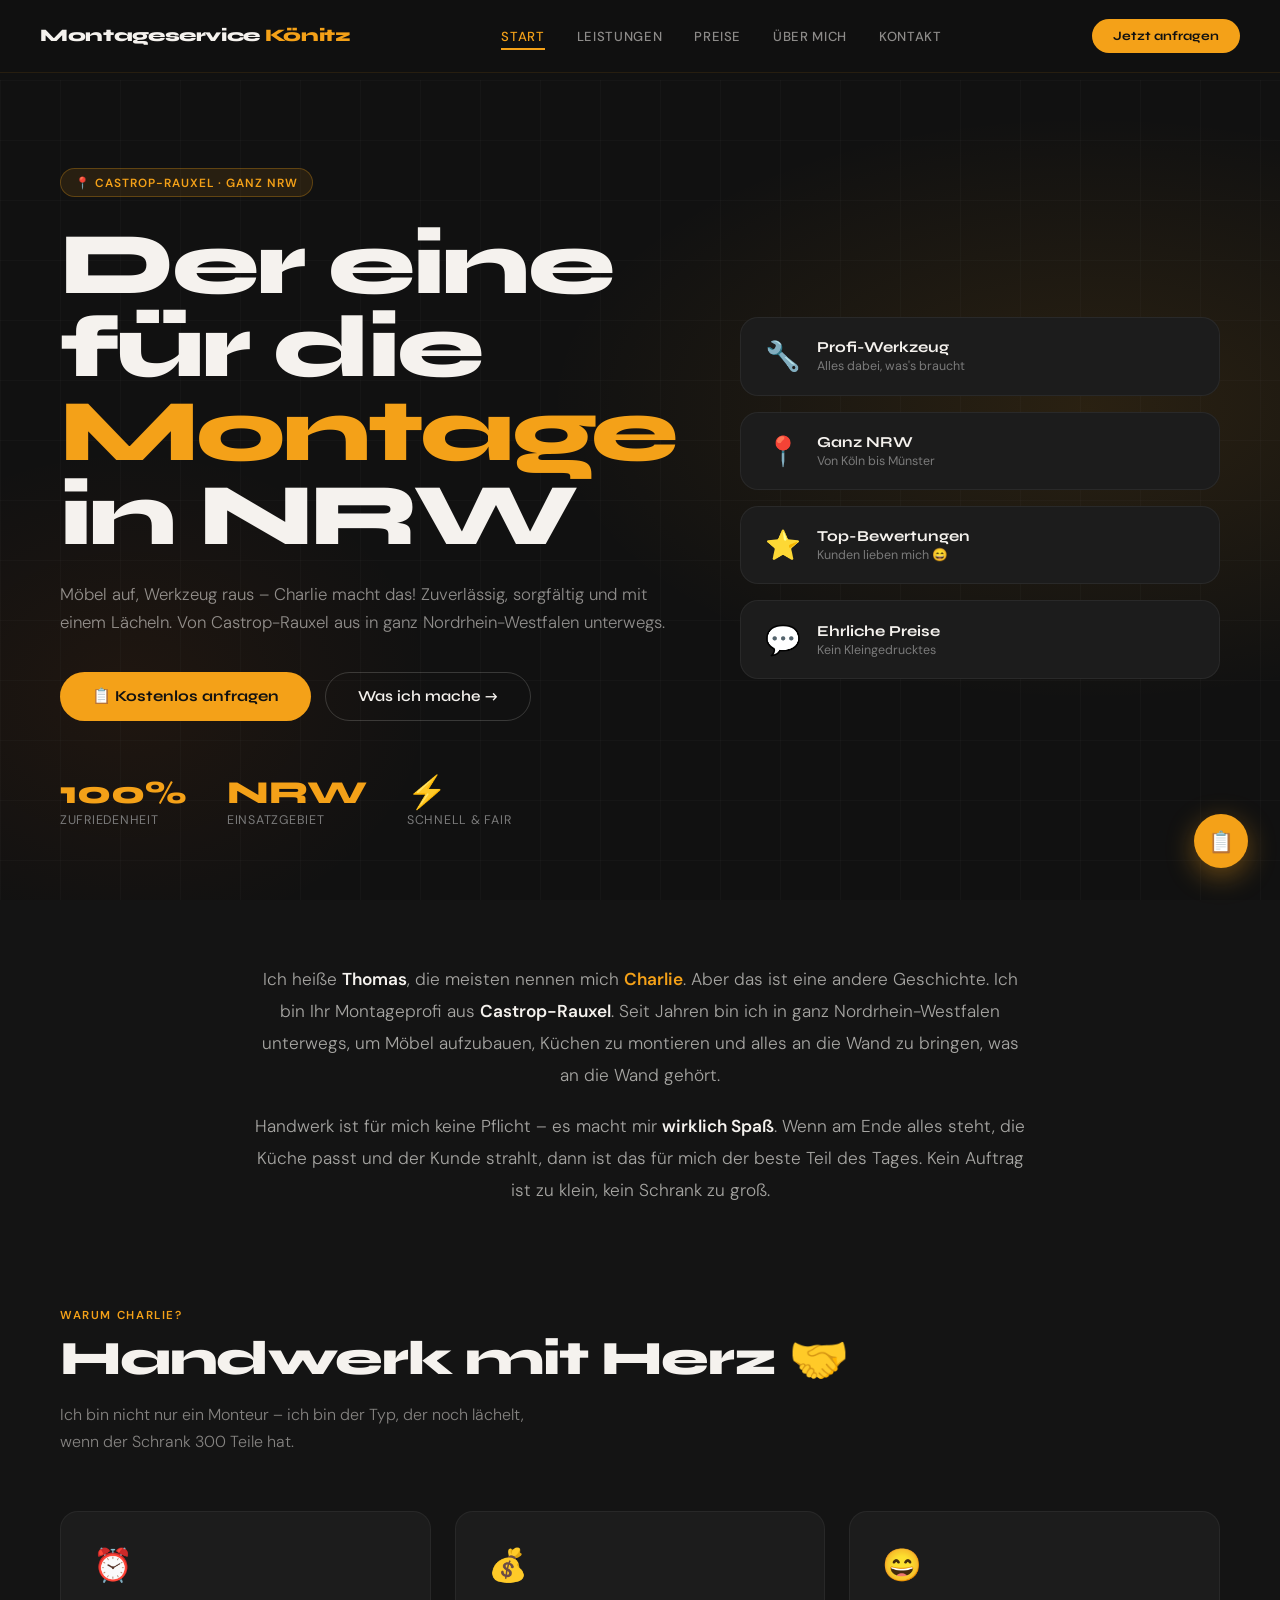
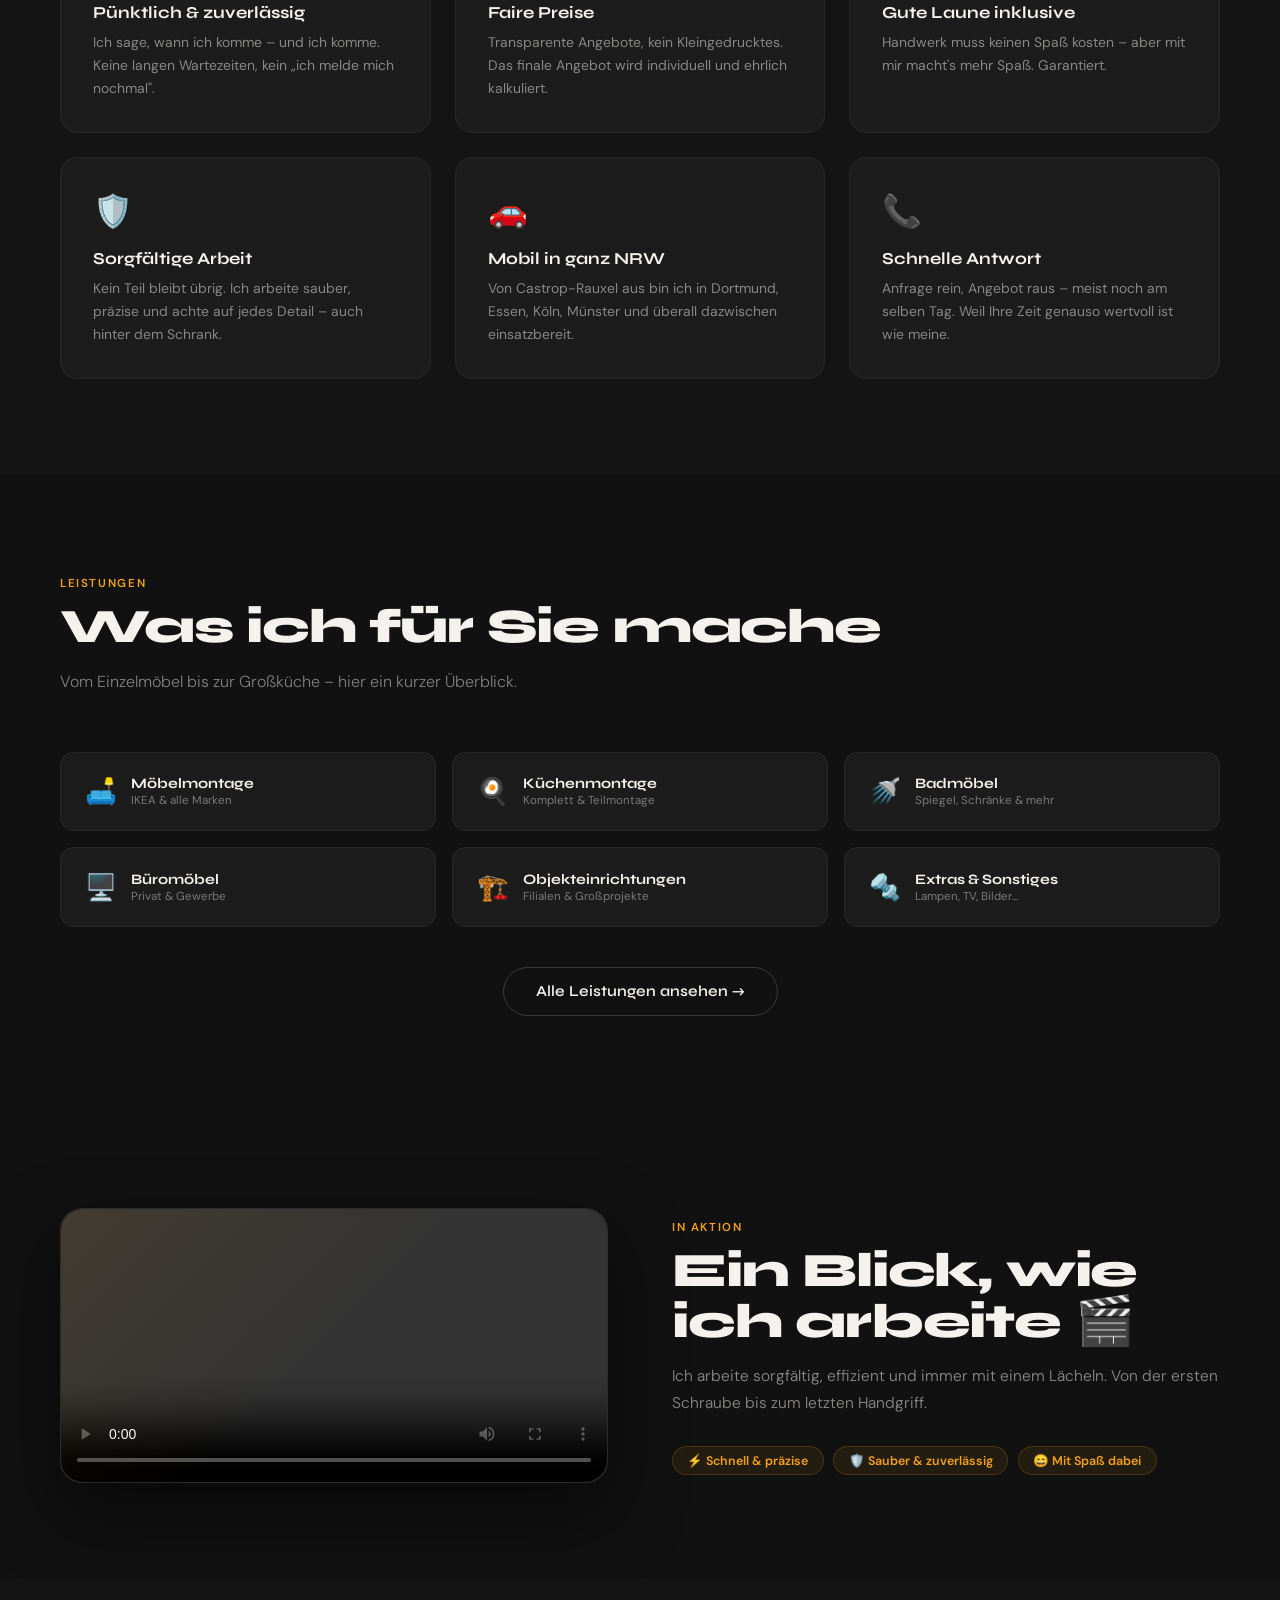
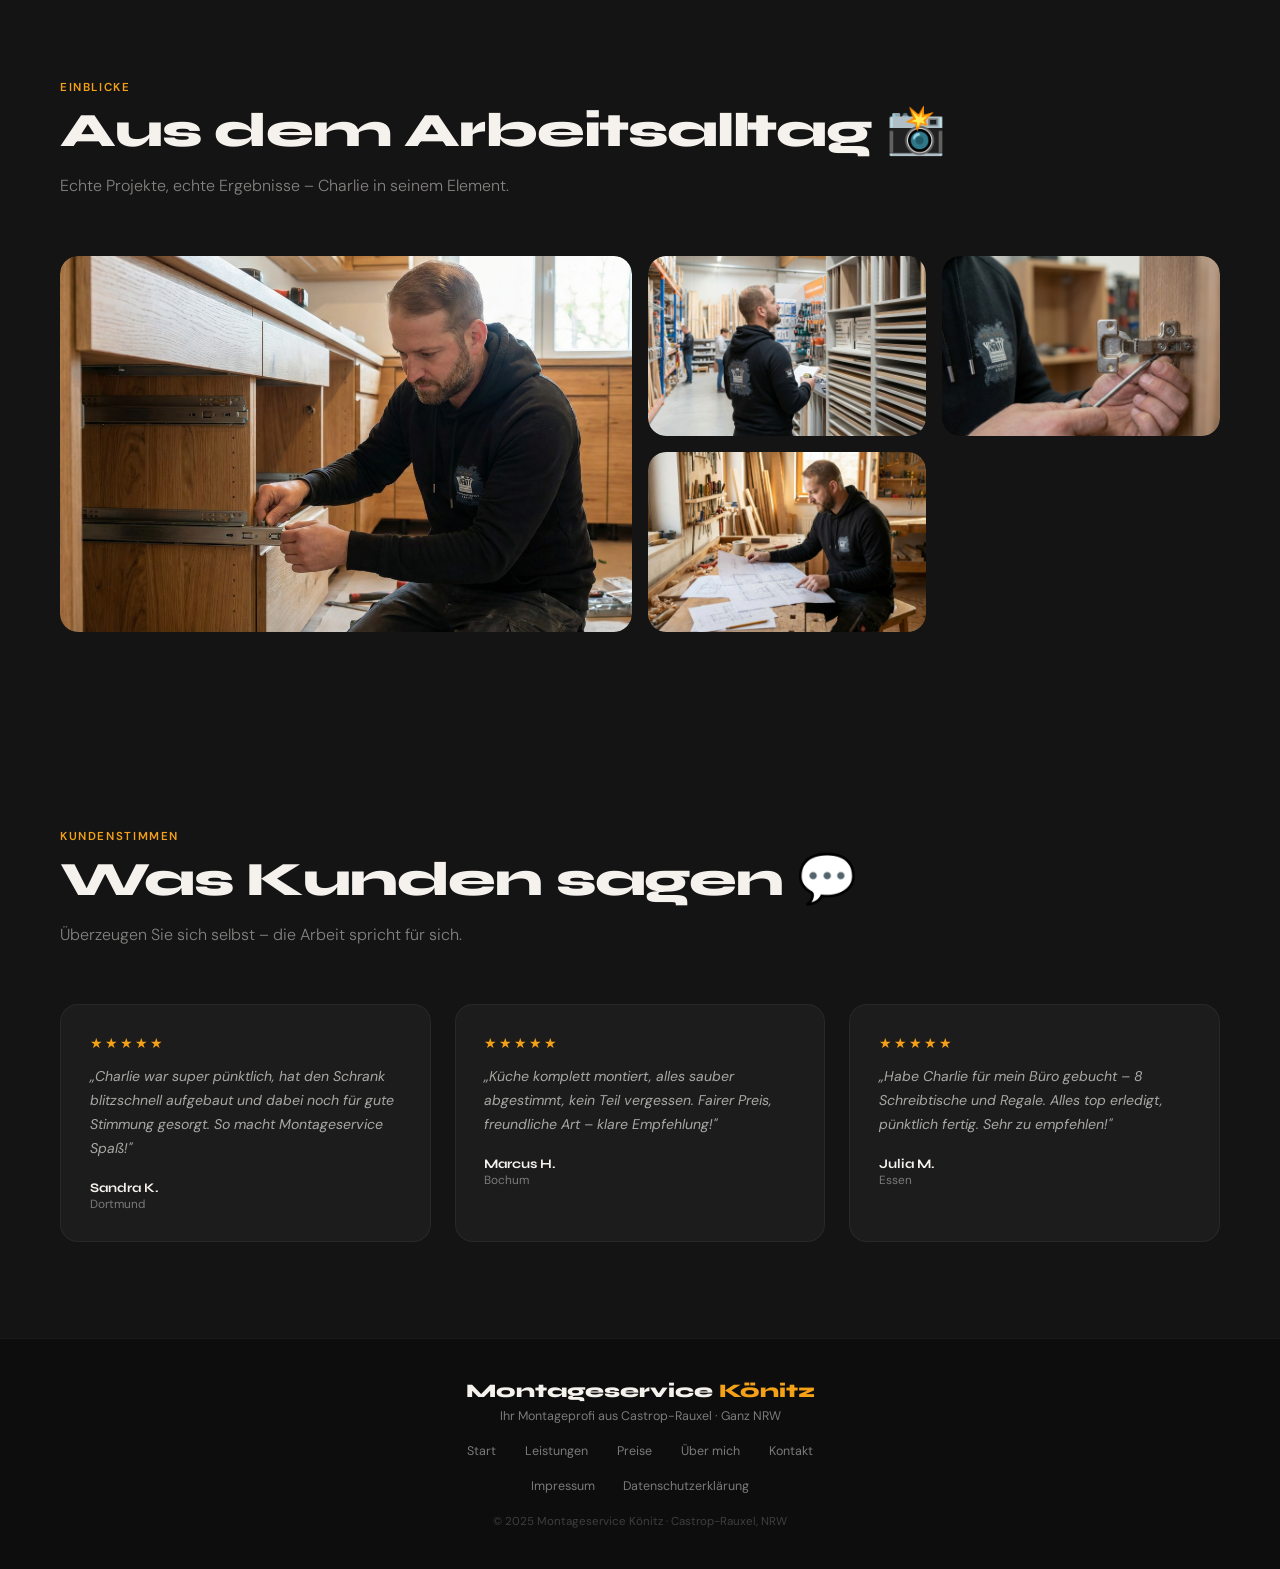
==== index.html @ 355cfa9d "clean start" ====
<!DOCTYPE html>
<html lang="de">
<head>
  <meta charset="UTF-8"/>
  <meta name="viewport" content="width=device-width,initial-scale=1.0"/>
  <title>Thomas Könitz – Montageservice NRW</title>
  <link rel="stylesheet" href="style.css"/>
  <style>
    /* ─── HERO ─── */
    .hero {
      min-height: calc(100vh - 80px);
      display: flex; align-items: center;
      padding: 5rem 2.5rem 4rem;
      position: relative; overflow: hidden;
    }
    .hero-bg {
      position: absolute; inset: 0;
      background:
        radial-gradient(ellipse 65% 55% at 85% 40%, rgba(244,161,24,0.11) 0%, transparent 65%),
        radial-gradient(ellipse 40% 50% at 10% 75%, rgba(224,92,0,0.07) 0%, transparent 60%);
    }
    .hero-grid {
      position: absolute; inset: 0;
      background-image:
        linear-gradient(rgba(255,255,255,0.02) 1px, transparent 1px),
        linear-gradient(90deg, rgba(255,255,255,0.02) 1px, transparent 1px);
      background-size: 60px 60px;
    }
    .hero-content { position: relative; z-index: 1; max-width: 1160px; margin: 0 auto; width: 100%; display: grid; grid-template-columns: 1fr 1fr; gap: 4rem; align-items: center; }
    .hero-left {}
    .hero-tag {
      display: inline-flex; align-items: center; gap: 0.5rem;
      background: rgba(244,161,24,0.1); border: 1px solid rgba(244,161,24,0.28);
      border-radius: 50px; padding: 0.35rem 0.9rem;
      font-size: 0.74rem; font-weight: 600; color: var(--accent);
      letter-spacing: 0.08em; text-transform: uppercase;
      margin-bottom: 1.6rem;
      animation: fadeUp 0.5s ease both;
    }
    h1 {
      font-family: 'Syne', sans-serif;
      font-size: clamp(3rem, 7vw, 5.5rem);
      font-weight: 800;
      line-height: 0.95;
      letter-spacing: -0.03em;
      margin-bottom: 1.4rem;
      animation: fadeUp 0.5s 0.1s ease both;
    }
    h1 .hl { color: var(--accent); }
    .hero-sub {
      font-size: 1.05rem;
      color: rgba(245,242,238,0.55);
      line-height: 1.7;
      margin-bottom: 2.2rem;
      font-weight: 300;
      animation: fadeUp 0.5s 0.2s ease both;
    }
    .hero-actions { display: flex; gap: 0.9rem; flex-wrap: wrap; animation: fadeUp 0.5s 0.3s ease both; }
    .hero-stats { display: flex; gap: 2.5rem; margin-top: 3.5rem; flex-wrap: wrap; animation: fadeUp 0.5s 0.4s ease both; }
    .stat-num { font-family: 'Syne', sans-serif; font-size: 2rem; font-weight: 800; color: var(--accent); line-height: 1; }
    .stat-label { font-size: 0.78rem; color: var(--gray); margin-top: 0.2rem; text-transform: uppercase; letter-spacing: 0.06em; }

    /* right side cards */
    .hero-right {
      display: flex; flex-direction: column; gap: 1rem;
      animation: fadeLeft 0.7s 0.4s ease both;
    }
    .hcard {
      background: var(--card);
      border: 1px solid rgba(255,255,255,0.06);
      border-radius: 18px;
      padding: 1.2rem 1.5rem;
      display: flex; align-items: center; gap: 1rem;
      transition: transform 0.25s, border-color 0.25s;
    }
    .hcard:hover { transform: translateX(-5px); border-color: rgba(244,161,24,0.25); }
    .hcard-icon { font-size: 1.8rem; flex-shrink: 0; }
    .hcard-big { font-family: 'Syne', sans-serif; font-weight: 700; font-size: 0.95rem; }
    .hcard-small { font-size: 0.78rem; color: var(--gray); margin-top: 2px; }

    /* ─── WHY ─── */
    #why { background: var(--card2); }
    .why-grid { display: grid; grid-template-columns: repeat(3,1fr); gap: 1.5rem; }
    .why-card {
      background: var(--card); border: 1px solid rgba(255,255,255,0.05);
      border-radius: 18px; padding: 2rem;
      transition: all 0.3s;
    }
    .why-card:hover { transform: translateY(-4px); border-color: rgba(244,161,24,0.22); }
    .why-icon { font-size: 2rem; margin-bottom: 1rem; display: block; }
    .why-title { font-family: 'Syne', sans-serif; font-size: 1.05rem; font-weight: 700; margin-bottom: 0.5rem; }
    .why-desc { font-size: 0.87rem; color: rgba(245,242,238,0.5); line-height: 1.65; }

    /* ─── MINI SERVICES ─── */
    #services-preview { background: var(--black); }
    .svc-row { display: grid; grid-template-columns: repeat(3,1fr); gap: 1rem; margin-bottom: 2.5rem; }
    .svc-mini {
      background: var(--card); border: 1px solid rgba(255,255,255,0.05);
      border-radius: 14px; padding: 1.4rem 1.5rem;
      display: flex; align-items: center; gap: 0.9rem;
      text-decoration: none; color: var(--white);
      transition: all 0.25s;
    }
    .svc-mini:hover { border-color: rgba(244,161,24,0.3); transform: translateY(-3px); }
    .svc-mini-icon { font-size: 1.6rem; }
    .svc-mini-name { font-family: 'Syne', sans-serif; font-weight: 700; font-size: 0.9rem; }
    .svc-mini-tag { font-size: 0.72rem; color: var(--gray); margin-top: 1px; }
    .svc-cta { text-align: center; }

    /* ─── TESTIMONIALS ─── */
    #reviews { background: var(--card2); }
    .reviews-grid { display: grid; grid-template-columns: repeat(3,1fr); gap: 1.5rem; }
    .review-card {
      background: var(--card); border: 1px solid rgba(255,255,255,0.05);
      border-radius: 18px; padding: 1.8rem;
    }
    .review-stars { color: var(--accent); font-size: 0.9rem; margin-bottom: 0.8rem; letter-spacing: 2px; }
    .review-text { font-size: 0.88rem; color: rgba(245,242,238,0.65); line-height: 1.7; margin-bottom: 1.2rem; font-style: italic; }
    .review-author { font-family: 'Syne', sans-serif; font-size: 0.82rem; font-weight: 700; }
    .review-loc { font-size: 0.74rem; color: var(--gray); }

    @media(max-width:900px){
      .hero-content { grid-template-columns: 1fr; }
      .hero-right { display: none; }
      .why-grid, .svc-row, .reviews-grid { grid-template-columns: 1fr 1fr; }
    }
    @media(max-width:580px){
      .why-grid, .svc-row, .reviews-grid { grid-template-columns: 1fr; }
    }

    /* ─── VIDEO ─── */
    #video-section { background: var(--black); }
    .video-layout { display: grid; grid-template-columns: 1fr 1fr; gap: 4rem; align-items: center; }
    .video-wrapper {
      position: relative; border-radius: 22px; overflow: hidden;
      border: 1px solid rgba(255,255,255,0.07);
      box-shadow: 0 30px 70px rgba(0,0,0,0.5);
      background: var(--card);
    }
    .video-wrapper video { width: 100%; display: block; border-radius: 22px; }
    .video-wrapper::before {
      content: ''; position: absolute; inset: 0; border-radius: 22px;
      background: linear-gradient(135deg, rgba(244,161,24,0.08) 0%, transparent 50%);
      pointer-events: none; z-index: 1;
    }
    .video-text p { font-size: 0.97rem; color: rgba(245,242,238,0.55); line-height: 1.75; font-weight: 300; margin-bottom: 1.8rem; }
    .video-chips { display: flex; flex-wrap: wrap; gap: 0.6rem; }
    .chip { background: rgba(244,161,24,0.08); border: 1px solid rgba(244,161,24,0.18); border-radius: 50px; padding: 0.35rem 0.9rem; font-size: 0.78rem; color: var(--accent); font-weight: 600; }

    /* ─── FOTOS ─── */
    #fotos-section { background: var(--card2); }
    .fotos-grid { display: grid; grid-template-columns: 1fr 1fr 1fr 1fr; gap: 1rem; }
    .foto-item { border-radius: 18px; overflow: hidden; position: relative; cursor: pointer; }
    .foto-item.big { grid-column: span 2; grid-row: span 2; }
    .foto-item img { width: 100%; height: 100%; object-fit: cover; display: block; transition: transform 0.4s; border-radius: 18px; min-height: 180px; }
    .foto-item:hover img { transform: scale(1.05); }
    .foto-overlay { position: absolute; inset: 0; border-radius: 18px; background: linear-gradient(to top, rgba(17,17,17,0.55) 0%, transparent 50%); opacity: 0; transition: opacity 0.3s; }
    .foto-item:hover .foto-overlay { opacity: 1; }

    /* home lightbox */
    .hlightbox { position: fixed; inset: 0; z-index: 999; background: rgba(0,0,0,0.93); display: none; align-items: center; justify-content: center; padding: 2rem; backdrop-filter: blur(10px); }
    .hlightbox.open { display: flex; }
    .hlightbox img { max-width: 90vw; max-height: 88vh; border-radius: 18px; object-fit: contain; box-shadow: 0 30px 80px rgba(0,0,0,0.8); animation: lbIn 0.25s ease; }
    @keyframes lbIn { from{opacity:0;transform:scale(0.93)} to{opacity:1;transform:scale(1)} }
    .hlb-close { position: absolute; top: 1.5rem; right: 1.5rem; width: 44px; height: 44px; border-radius: 50%; background: rgba(255,255,255,0.1); border: none; color: var(--white); font-size: 1.3rem; cursor: pointer; display: flex; align-items: center; justify-content: center; transition: background 0.2s; }
    .hlb-close:hover { background: rgba(244,161,24,0.4); }
    .hlb-nav { position: absolute; top: 50%; transform: translateY(-50%); width: 48px; height: 48px; border-radius: 50%; background: rgba(255,255,255,0.08); border: 1px solid rgba(255,255,255,0.12); color: var(--white); font-size: 1.3rem; cursor: pointer; display: flex; align-items: center; justify-content: center; transition: all 0.2s; }
    .hlb-nav:hover { background: var(--accent); color: var(--black); border-color: var(--accent); }
    .hlb-prev { left: 1.5rem; }
    .hlb-next { right: 1.5rem; }
    .hlb-counter { position: absolute; bottom: 1.5rem; left: 50%; transform: translateX(-50%); font-family: 'Syne', sans-serif; font-size: 0.8rem; color: rgba(245,242,238,0.45); background: rgba(0,0,0,0.4); padding: 0.3rem 1rem; border-radius: 50px; }

    @media(max-width:900px){
      .video-layout { grid-template-columns: 1fr; gap: 2.5rem; }
      .fotos-grid { grid-template-columns: 1fr 1fr; }
      .foto-item.big { grid-column: span 2; grid-row: span 1; }
    }
  </style>
</head>
<body>

<nav id="navbar">
  <a href="index.html" class="nav-logo">Montageservice <span>Könitz</span></a>
  <ul class="nav-links" id="navLinks">
    <li><a href="index.html">Start</a></li>
    <li><a href="leistungen.html">Leistungen</a></li>
    <li><a href="preise.html">Preise</a></li>
    <li><a href="ueber.html">Über mich</a></li>
    <li><a href="kontakt.html">Kontakt</a></li>
  </ul>
  <a href="kontakt.html" class="nav-cta">Jetzt anfragen</a>
  <div class="hamburger" onclick="toggleMenu()"><span></span><span></span><span></span></div>
</nav>

<div class="page">

  <!-- HERO -->
  <div class="hero">
    <div class="hero-bg"></div>
    <div class="hero-grid"></div>
    <div class="hero-content">
      <div class="hero-left">
        <div class="hero-tag">📍 Castrop-Rauxel · Ganz NRW</div>
        <h1>Der eine<br>für die <span class="hl">Montage</span><br>in NRW</h1>
        <p class="hero-sub">Möbel auf, Werkzeug raus – Charlie macht das! Zuverlässig, sorgfältig und mit einem Lächeln. Von Castrop-Rauxel aus in ganz Nordrhein-Westfalen unterwegs.</p>
        <div class="hero-actions">
          <a href="kontakt.html" class="btn-primary">📋 Kostenlos anfragen</a>
          <a href="leistungen.html" class="btn-secondary">Was ich mache →</a>
        </div>
        <div class="hero-stats">
          <div><div class="stat-num">100%</div><div class="stat-label">Zufriedenheit</div></div>
          <div><div class="stat-num">NRW</div><div class="stat-label">Einsatzgebiet</div></div>
          <div><div class="stat-num">⚡</div><div class="stat-label">Schnell & fair</div></div>
        </div>
      </div>
      <div class="hero-right">
        <div class="hcard"><div class="hcard-icon">🔧</div><div><div class="hcard-big">Profi-Werkzeug</div><div class="hcard-small">Alles dabei, was's braucht</div></div></div>
        <div class="hcard"><div class="hcard-icon">📍</div><div><div class="hcard-big">Ganz NRW</div><div class="hcard-small">Von Köln bis Münster</div></div></div>
        <div class="hcard"><div class="hcard-icon">⭐</div><div><div class="hcard-big">Top-Bewertungen</div><div class="hcard-small">Kunden lieben mich 😄</div></div></div>
        <div class="hcard"><div class="hcard-icon">💬</div><div><div class="hcard-big">Ehrliche Preise</div><div class="hcard-small">Kein Kleingedrucktes</div></div></div>
      </div>
    </div>
  </div>

  <!-- INTRO TEXT -->
  <section style="background: var(--card2); padding: 4rem 2.5rem 0;">
    <div class="section-inner">
      <div class="reveal" style="max-width: 780px; margin: 0 auto; text-align: center;">
        <p style="font-size:1.08rem; color:rgba(245,242,238,0.65); line-height:1.85; font-weight:300;">
          Ich heiße <strong style="color:var(--white); font-weight:600;">Thomas</strong>, die meisten nennen mich <strong style="color:var(--accent); font-weight:600;">Charlie</strong>. Aber das ist eine andere Geschichte. Ich bin Ihr Montageprofi aus <strong style="color:var(--white); font-weight:600;">Castrop-Rauxel</strong>. Seit Jahren bin ich in ganz Nordrhein-Westfalen unterwegs, um Möbel aufzubauen, Küchen zu montieren und alles an die Wand zu bringen, was an die Wand gehört.
        </p>
        <p style="font-size:1.08rem; color:rgba(245,242,238,0.65); line-height:1.85; font-weight:300; margin-top:1.2rem;">
          Handwerk ist für mich keine Pflicht – es macht mir <strong style="color:var(--white); font-weight:600;">wirklich Spaß</strong>. Wenn am Ende alles steht, die Küche passt und der Kunde strahlt, dann ist das für mich der beste Teil des Tages. Kein Auftrag ist zu klein, kein Schrank zu groß.
        </p>
      </div>
    </div>
  </section>

  <!-- WHY -->
  <section id="why">
    <div class="section-inner">
      <div class="reveal">
        <span class="section-tag">Warum Charlie?</span>
        <h2>Handwerk mit Herz 🤝</h2>
        <p class="section-sub">Ich bin nicht nur ein Monteur – ich bin der Typ, der noch lächelt, wenn der Schrank 300 Teile hat.</p>
      </div>
      <div class="why-grid reveal">
        <div class="why-card"><span class="why-icon">⏰</span><div class="why-title">Pünktlich & zuverlässig</div><p class="why-desc">Ich sage, wann ich komme – und ich komme. Keine langen Wartezeiten, kein „ich melde mich nochmal".</p></div>
        <div class="why-card"><span class="why-icon">💰</span><div class="why-title">Faire Preise</div><p class="why-desc">Transparente Angebote, kein Kleingedrucktes. Das finale Angebot wird individuell und ehrlich kalkuliert.</p></div>
        <div class="why-card"><span class="why-icon">😄</span><div class="why-title">Gute Laune inklusive</div><p class="why-desc">Handwerk muss keinen Spaß kosten – aber mit mir macht's mehr Spaß. Garantiert.</p></div>
        <div class="why-card"><span class="why-icon">🛡️</span><div class="why-title">Sorgfältige Arbeit</div><p class="why-desc">Kein Teil bleibt übrig. Ich arbeite sauber, präzise und achte auf jedes Detail – auch hinter dem Schrank.</p></div>
        <div class="why-card"><span class="why-icon">🚗</span><div class="why-title">Mobil in ganz NRW</div><p class="why-desc">Von Castrop-Rauxel aus bin ich in Dortmund, Essen, Köln, Münster und überall dazwischen einsatzbereit.</p></div>
        <div class="why-card"><span class="why-icon">📞</span><div class="why-title">Schnelle Antwort</div><p class="why-desc">Anfrage rein, Angebot raus – meist noch am selben Tag. Weil Ihre Zeit genauso wertvoll ist wie meine.</p></div>
      </div>
    </div>
  </section>

  <!-- SERVICES PREVIEW -->
  <section id="services-preview">
    <div class="section-inner">
      <div class="reveal">
        <span class="section-tag">Leistungen</span>
        <h2>Was ich für Sie mache</h2>
        <p class="section-sub">Vom Einzelmöbel bis zur Großküche – hier ein kurzer Überblick.</p>
      </div>
      <div class="svc-row reveal">
        <a href="leistungen.html" class="svc-mini"><div class="svc-mini-icon">🛋️</div><div><div class="svc-mini-name">Möbelmontage</div><div class="svc-mini-tag">IKEA & alle Marken</div></div></a>
        <a href="leistungen.html" class="svc-mini"><div class="svc-mini-icon">🍳</div><div><div class="svc-mini-name">Küchenmontage</div><div class="svc-mini-tag">Komplett & Teilmontage</div></div></a>
        <a href="leistungen.html" class="svc-mini"><div class="svc-mini-icon">🚿</div><div><div class="svc-mini-name">Badmöbel</div><div class="svc-mini-tag">Spiegel, Schränke & mehr</div></div></a>
        <a href="leistungen.html" class="svc-mini"><div class="svc-mini-icon">🖥️</div><div><div class="svc-mini-name">Büromöbel</div><div class="svc-mini-tag">Privat & Gewerbe</div></div></a>
        <a href="leistungen.html" class="svc-mini"><div class="svc-mini-icon">🏗️</div><div><div class="svc-mini-name">Objekteinrichtungen</div><div class="svc-mini-tag">Filialen & Großprojekte</div></div></a>
        <a href="leistungen.html" class="svc-mini"><div class="svc-mini-icon">🔩</div><div><div class="svc-mini-name">Extras & Sonstiges</div><div class="svc-mini-tag">Lampen, TV, Bilder...</div></div></a>
      </div>
      <div class="svc-cta reveal">
        <a href="leistungen.html" class="btn-secondary">Alle Leistungen ansehen →</a>
      </div>
    </div>
  </section>

  <!-- VIDEO -->
  <section id="video-section">
    <div class="section-inner">
      <div class="video-layout">
        <div class="video-wrapper reveal">
          <video controls preload="metadata">
            <source src="videos/charlie video 1.mp4" type="video/mp4"/>
            Ihr Browser unterstützt kein Video.
          </video>
        </div>
        <div class="video-text reveal">
          <span class="section-tag">In Aktion</span>
          <h2>Ein Blick, wie ich arbeite 🎬</h2>
          <p>Ich arbeite sorgfältig, effizient und immer mit einem Lächeln. Von der ersten Schraube bis zum letzten Handgriff.</p>
          <div class="video-chips">
            <span class="chip">⚡ Schnell & präzise</span>
            <span class="chip">🛡️ Sauber & zuverlässig</span>
            <span class="chip">😄 Mit Spaß dabei</span>
          </div>
        </div>
      </div>
    </div>
  </section>

  <!-- FOTOS -->
  <section id="fotos-section">
    <div class="section-inner">
      <div class="reveal">
        <span class="section-tag">Einblicke</span>
        <h2>Aus dem Arbeitsalltag 📸</h2>
        <p class="section-sub">Echte Projekte, echte Ergebnisse – Charlie in seinem Element.</p>
      </div>
      <div class="fotos-grid reveal">
        <div class="foto-item big" onclick="openHLightbox(0)">
          <img src="fotos/hf_20260222_202534_9ca16151-b838-4e2a-9e59-c90dde139d6c.png" alt="Thomas Könitz Montageservice"/>
          <div class="foto-overlay"></div>
        </div>
        <div class="foto-item" onclick="openHLightbox(1)">
          <img src="fotos/hf_20260223_084250_a1537a47-c52e-4b26-8870-83f79f5b75a6.png" alt="Thomas Könitz Montageservice"/>
          <div class="foto-overlay"></div>
        </div>
        <div class="foto-item" onclick="openHLightbox(2)">
          <img src="fotos/hf_20260223_135809_95f7054a-ea22-4424-99b8-3a8201ce5d5c.jpeg" alt="Thomas Könitz Montageservice"/>
          <div class="foto-overlay"></div>
        </div>
        <div class="foto-item" onclick="openHLightbox(3)">
          <img src="fotos/hf_20260222_191656_e339d7df-5487-408a-be30-630c65f3428b.png" alt="Thomas Könitz Montageservice"/>
          <div class="foto-overlay"></div>
        </div>
      </div>
    </div>
  </section>

  <!-- REVIEWS -->
  <section id="reviews">
    <div class="section-inner">
      <div class="reveal">
        <span class="section-tag">Kundenstimmen</span>
        <h2>Was Kunden sagen 💬</h2>
        <p class="section-sub">Überzeugen Sie sich selbst – die Arbeit spricht für sich.</p>
      </div>
      <div class="reviews-grid reveal">
        <div class="review-card">
          <div class="review-stars">★★★★★</div>
          <p class="review-text">„Charlie war super pünktlich, hat den Schrank blitzschnell aufgebaut und dabei noch für gute Stimmung gesorgt. So macht Montageservice Spaß!"</p>
          <div class="review-author">Sandra K.</div>
          <div class="review-loc">Dortmund</div>
        </div>
        <div class="review-card">
          <div class="review-stars">★★★★★</div>
          <p class="review-text">„Küche komplett montiert, alles sauber abgestimmt, kein Teil vergessen. Fairer Preis, freundliche Art – klare Empfehlung!"</p>
          <div class="review-author">Marcus H.</div>
          <div class="review-loc">Bochum</div>
        </div>
        <div class="review-card">
          <div class="review-stars">★★★★★</div>
          <p class="review-text">„Habe Charlie für mein Büro gebucht – 8 Schreibtische und Regale. Alles top erledigt, pünktlich fertig. Sehr zu empfehlen!"</p>
          <div class="review-author">Julia M.</div>
          <div class="review-loc">Essen</div>
        </div>
      </div>
    </div>
  </section>

</div>

<footer>
  <div class="footer-inner">
    <div class="footer-logo">Montageservice <span>Könitz</span></div>
    <div class="footer-sub">Ihr Montageprofi aus Castrop-Rauxel · Ganz NRW</div>
    <div class="footer-links">
      <a href="index.html">Start</a>
      <a href="leistungen.html">Leistungen</a>
      <a href="preise.html">Preise</a>
      <a href="ueber.html">Über mich</a>
      <a href="kontakt.html">Kontakt</a>
    </div>
    <div class="footer-links" style="margin-top: 0.5rem;">
      <a href="impressum.html">Impressum</a>
      <a href="datenschutz.html">Datenschutzerklärung</a>
    </div>
    <div class="footer-copy">© 2025 Montageservice Könitz · Castrop-Rauxel, NRW</div>
  </div>
</footer>

<!-- HOME LIGHTBOX -->
<div class="hlightbox" id="hlightbox" onclick="if(event.target===this)closeHLB()">
  <button class="hlb-close" onclick="closeHLB()">✕</button>
  <button class="hlb-nav hlb-prev" onclick="hlbNav(-1)">‹</button>
  <img id="hlbImg" src="" alt=""/>
  <button class="hlb-nav hlb-next" onclick="hlbNav(1)">›</button>
  <div class="hlb-counter" id="hlbCounter"></div>
</div>

<a href="kontakt.html" class="fab" title="Anfragen">📋</a>
<script src="main.js"></script>
<script>
const hPhotos = [
  'fotos/hf_20260222_202534_9ca16151-b838-4e2a-9e59-c90dde139d6c.png',
  'fotos/hf_20260223_084250_a1537a47-c52e-4b26-8870-83f79f5b75a6.png',
  'fotos/hf_20260223_135809_95f7054a-ea22-4424-99b8-3a8201ce5d5c.jpeg',
  'fotos/hf_20260222_191656_e339d7df-5487-408a-be30-630c65f3428b.png',
];
let hlbIdx = 0;

function openHLightbox(i) {
  hlbIdx = i;
  document.getElementById('hlbImg').src = hPhotos[hlbIdx];
  document.getElementById('hlbCounter').textContent = (hlbIdx + 1) + ' / ' + hPhotos.length;
  document.getElementById('hlightbox').classList.add('open');
  document.body.style.overflow = 'hidden';
}
function hlbNav(dir) {
  hlbIdx = (hlbIdx + dir + hPhotos.length) % hPhotos.length;
  document.getElementById('hlbImg').src = hPhotos[hlbIdx];
  document.getElementById('hlbCounter').textContent = (hlbIdx + 1) + ' / ' + hPhotos.length;
}
function closeHLB() {
  document.getElementById('hlightbox').classList.remove('open');
  document.body.style.overflow = '';
}
document.addEventListener('keydown', e => {
  if (!document.getElementById('hlightbox').classList.contains('open')) return;
  if (e.key === 'ArrowRight') hlbNav(1);
  if (e.key === 'ArrowLeft') hlbNav(-1);
  if (e.key === 'Escape') closeHLB();
});
</script>
</body>
</html>
---- style.css ----
@import url('https://fonts.googleapis.com/css2?family=Syne:wght@400;600;700;800&family=DM+Sans:wght@300;400;500&display=swap');

:root {
  --black: #111111;
  --white: #f5f2ee;
  --accent: #f4a118;
  --accent2: #e05c00;
  --mid: #2a2a2a;
  --gray: #7a7a7a;
  --card: #1c1c1c;
  --card2: #141414;
}

*, *::before, *::after { box-sizing: border-box; margin: 0; padding: 0; }
html { scroll-behavior: smooth; }
body {
  background: var(--black);
  color: var(--white);
  font-family: 'DM Sans', sans-serif;
  overflow-x: hidden;
}

/* ─── NAV ─── */
nav {
  position: fixed; top: 0; left: 0; right: 0; z-index: 100;
  display: flex; align-items: center; justify-content: space-between;
  padding: 1.2rem 2.5rem;
  background: rgba(17,17,17,0.88);
  backdrop-filter: blur(14px);
  border-bottom: 1px solid rgba(244,161,24,0.1);
  transition: padding 0.3s;
}
.nav-logo {
  font-family: 'Syne', sans-serif;
  font-weight: 800;
  font-size: 1.1rem;
  letter-spacing: -0.02em;
  color: var(--white);
  text-decoration: none;
}
.nav-logo span { color: var(--accent); }
.nav-links { display: flex; gap: 2rem; list-style: none; }
.nav-links a {
  font-size: 0.82rem;
  font-weight: 500;
  color: rgba(245,242,238,0.55);
  text-decoration: none;
  letter-spacing: 0.05em;
  text-transform: uppercase;
  transition: color 0.2s;
  padding-bottom: 3px;
  border-bottom: 2px solid transparent;
}
.nav-links a:hover,
.nav-links a.active { color: var(--accent); border-bottom-color: var(--accent); }
.nav-cta {
  background: var(--accent);
  color: var(--black);
  border: none;
  padding: 0.55rem 1.3rem;
  border-radius: 50px;
  font-family: 'Syne', sans-serif;
  font-weight: 700;
  font-size: 0.8rem;
  cursor: pointer;
  text-decoration: none;
  transition: background 0.2s, transform 0.15s;
}
.nav-cta:hover { background: var(--accent2); transform: scale(1.04); }
.hamburger { display: none; flex-direction: column; gap: 5px; cursor: pointer; }
.hamburger span { width: 24px; height: 2px; background: var(--white); border-radius: 2px; transition: 0.3s; }

/* ─── PAGE WRAPPER ─── */
.page { padding-top: 80px; min-height: 100vh; }

/* ─── SECTIONS ─── */
section { padding: 6rem 2.5rem; }
.section-inner { max-width: 1160px; margin: 0 auto; }
.section-tag {
  display: inline-block;
  font-size: 0.72rem;
  font-weight: 600;
  letter-spacing: 0.14em;
  text-transform: uppercase;
  color: var(--accent);
  margin-bottom: 0.7rem;
}
h2 {
  font-family: 'Syne', sans-serif;
  font-size: clamp(2rem, 4vw, 3rem);
  font-weight: 800;
  letter-spacing: -0.025em;
  line-height: 1.05;
  margin-bottom: 1rem;
}
.section-sub {
  font-size: 1rem;
  color: rgba(245,242,238,0.5);
  max-width: 500px;
  line-height: 1.7;
  margin-bottom: 3.5rem;
  font-weight: 300;
}

/* ─── BUTTONS ─── */
.btn-primary {
  background: var(--accent);
  color: var(--black);
  border: none;
  padding: 0.9rem 2rem;
  border-radius: 50px;
  font-family: 'Syne', sans-serif;
  font-weight: 700;
  font-size: 0.95rem;
  cursor: pointer;
  text-decoration: none;
  display: inline-flex; align-items: center; gap: 0.5rem;
  transition: all 0.2s;
}
.btn-primary:hover { background: var(--accent2); transform: translateY(-2px); box-shadow: 0 8px 28px rgba(244,161,24,0.35); }
.btn-secondary {
  background: transparent;
  color: var(--white);
  border: 1px solid rgba(245,242,238,0.18);
  padding: 0.9rem 2rem;
  border-radius: 50px;
  font-family: 'Syne', sans-serif;
  font-weight: 600;
  font-size: 0.95rem;
  cursor: pointer;
  text-decoration: none;
  display: inline-flex; align-items: center; gap: 0.5rem;
  transition: all 0.2s;
}
.btn-secondary:hover { border-color: var(--accent); color: var(--accent); transform: translateY(-2px); }

/* ─── FOOTER ─── */
footer {
  background: #0d0d0d;
  border-top: 1px solid rgba(255,255,255,0.05);
  padding: 2.5rem;
  text-align: center;
}
.footer-inner { max-width: 1160px; margin: 0 auto; }
.footer-logo { font-family: 'Syne', sans-serif; font-size: 1.2rem; font-weight: 800; margin-bottom: 0.4rem; }
.footer-logo span { color: var(--accent); }
.footer-sub { font-size: 0.78rem; color: var(--gray); margin-bottom: 1.2rem; }
.footer-links { display: flex; gap: 1.8rem; justify-content: center; flex-wrap: wrap; margin-bottom: 1.2rem; }
.footer-links a { font-size: 0.78rem; color: var(--gray); text-decoration: none; transition: color 0.2s; }
.footer-links a:hover { color: var(--accent); }
.footer-copy { font-size: 0.72rem; color: rgba(122,122,122,0.45); }

/* ─── REVEAL ANIMATION ─── */
.reveal { opacity: 0; transform: translateY(24px); transition: opacity 0.55s ease, transform 0.55s ease; }
.reveal.visible { opacity: 1; transform: none; }

/* ─── FAB ─── */
.fab {
  position: fixed; bottom: 2rem; right: 2rem; z-index: 99;
  background: var(--accent);
  color: var(--black);
  width: 54px; height: 54px;
  border-radius: 50%;
  font-size: 1.3rem;
  display: flex; align-items: center; justify-content: center;
  text-decoration: none;
  box-shadow: 0 8px 28px rgba(244,161,24,0.4);
  transition: all 0.2s;
}
.fab:hover { background: var(--accent2); transform: scale(1.1); }

/* ─── ANIMATIONS ─── */
@keyframes fadeUp { from { opacity: 0; transform: translateY(20px); } to { opacity: 1; transform: none; } }
@keyframes fadeLeft { from { opacity: 0; transform: translateX(30px); } to { opacity: 1; transform: none; } }
@keyframes float { 0%,100%{transform:translateY(0)} 50%{transform:translateY(-10px)} }

/* ─── PAGE HERO (inner pages) ─── */
.page-hero {
  padding: 5rem 2.5rem 4rem;
  position: relative;
  overflow: hidden;
  border-bottom: 1px solid rgba(255,255,255,0.05);
  background: var(--card2);
}
.page-hero-bg {
  position: absolute; inset: 0;
  background: radial-gradient(ellipse 60% 80% at 90% 50%, rgba(244,161,24,0.07) 0%, transparent 70%);
}
.page-hero-inner { max-width: 1160px; margin: 0 auto; position: relative; }
.page-hero h1 {
  font-family: 'Syne', sans-serif;
  font-size: clamp(2.5rem, 6vw, 4.5rem);
  font-weight: 800;
  letter-spacing: -0.03em;
  line-height: 0.98;
  margin-bottom: 1rem;
  animation: fadeUp 0.5s ease both;
}
.page-hero p {
  font-size: 1.05rem;
  color: rgba(245,242,238,0.55);
  max-width: 480px;
  line-height: 1.7;
  font-weight: 300;
  animation: fadeUp 0.5s 0.1s ease both;
}

/* ─── RESPONSIVE ─── */
@media (max-width: 860px) {
  nav { padding: 1rem 1.5rem; }
  .nav-links { display: none; flex-direction: column; position: absolute; top: 100%; left: 0; right: 0; background: rgba(17,17,17,0.97); padding: 1.5rem 2rem; gap: 1.2rem; border-bottom: 1px solid rgba(255,255,255,0.06); }
  .nav-links.open { display: flex; }
  .nav-links a { font-size: 1rem; }
  .hamburger { display: flex; }
  .nav-cta { display: none; }
  section { padding: 4rem 1.5rem; }
  .page-hero { padding: 4rem 1.5rem 3rem; }
}
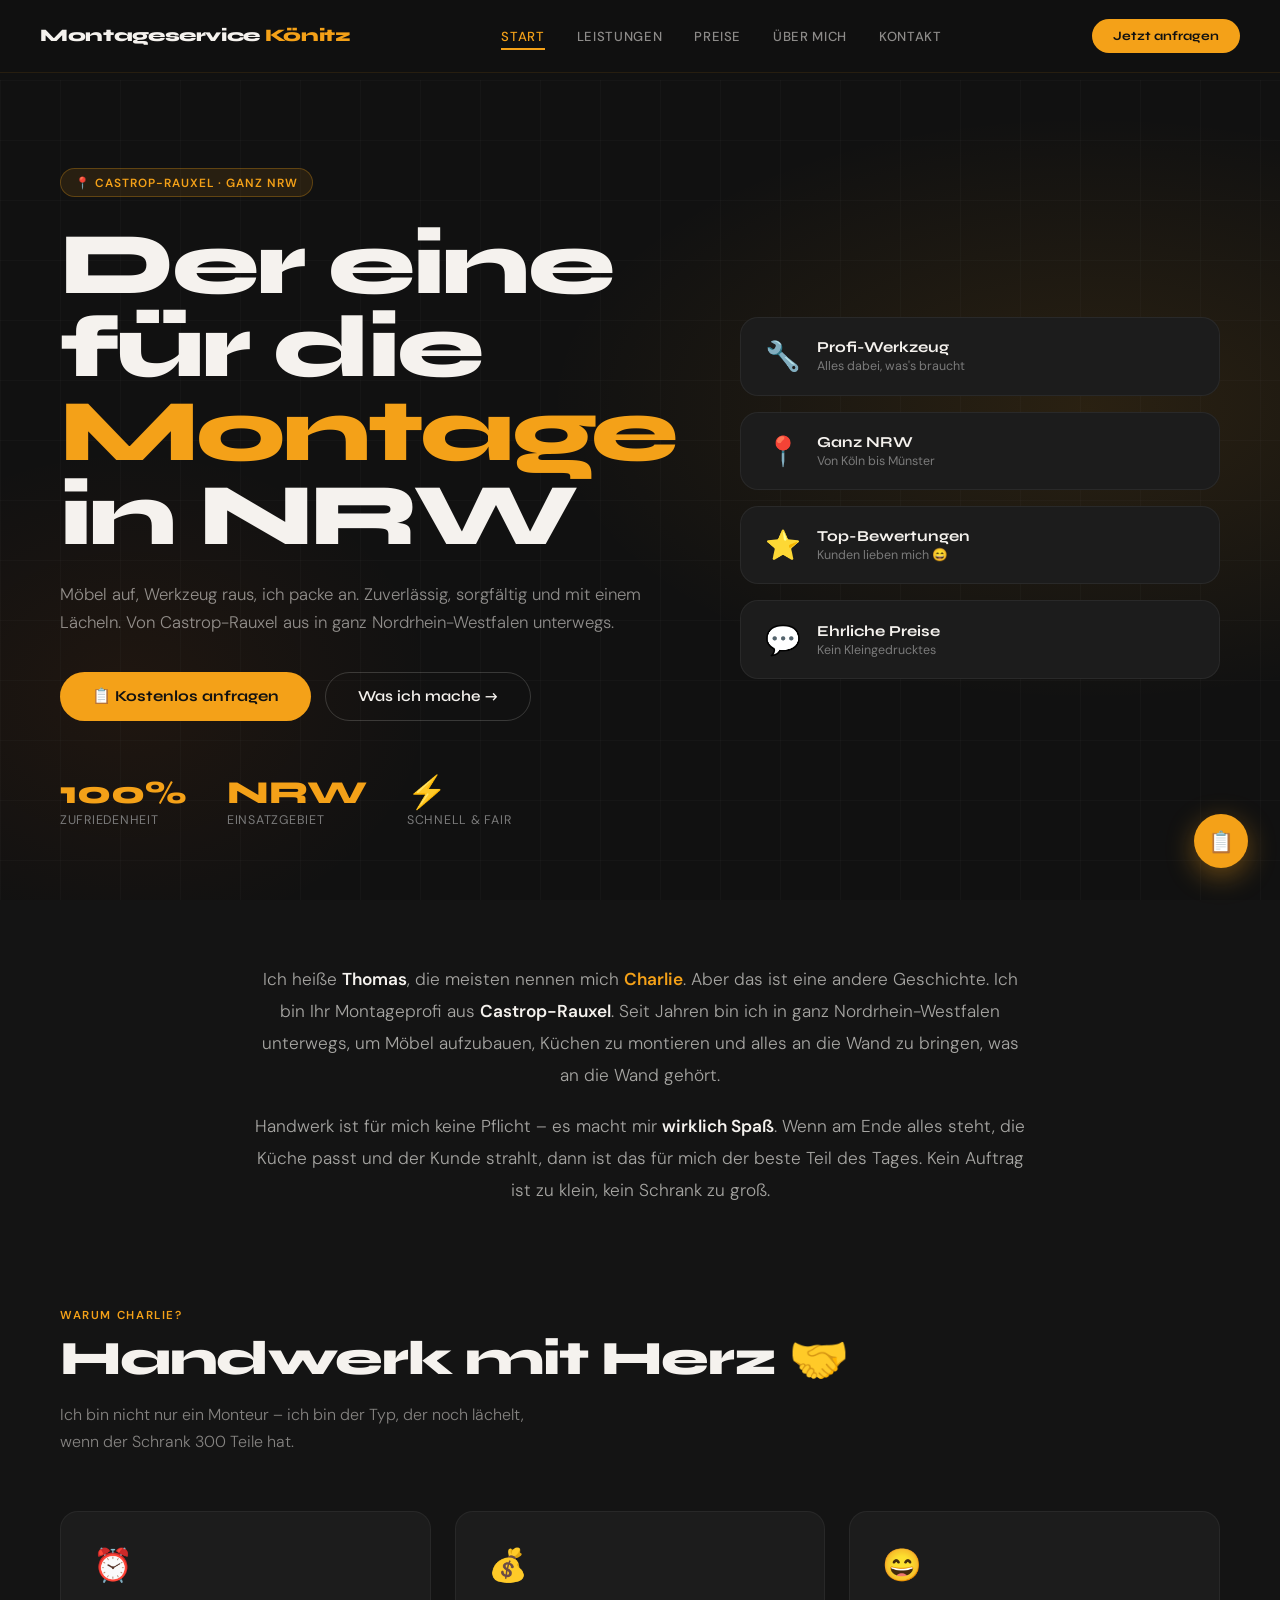
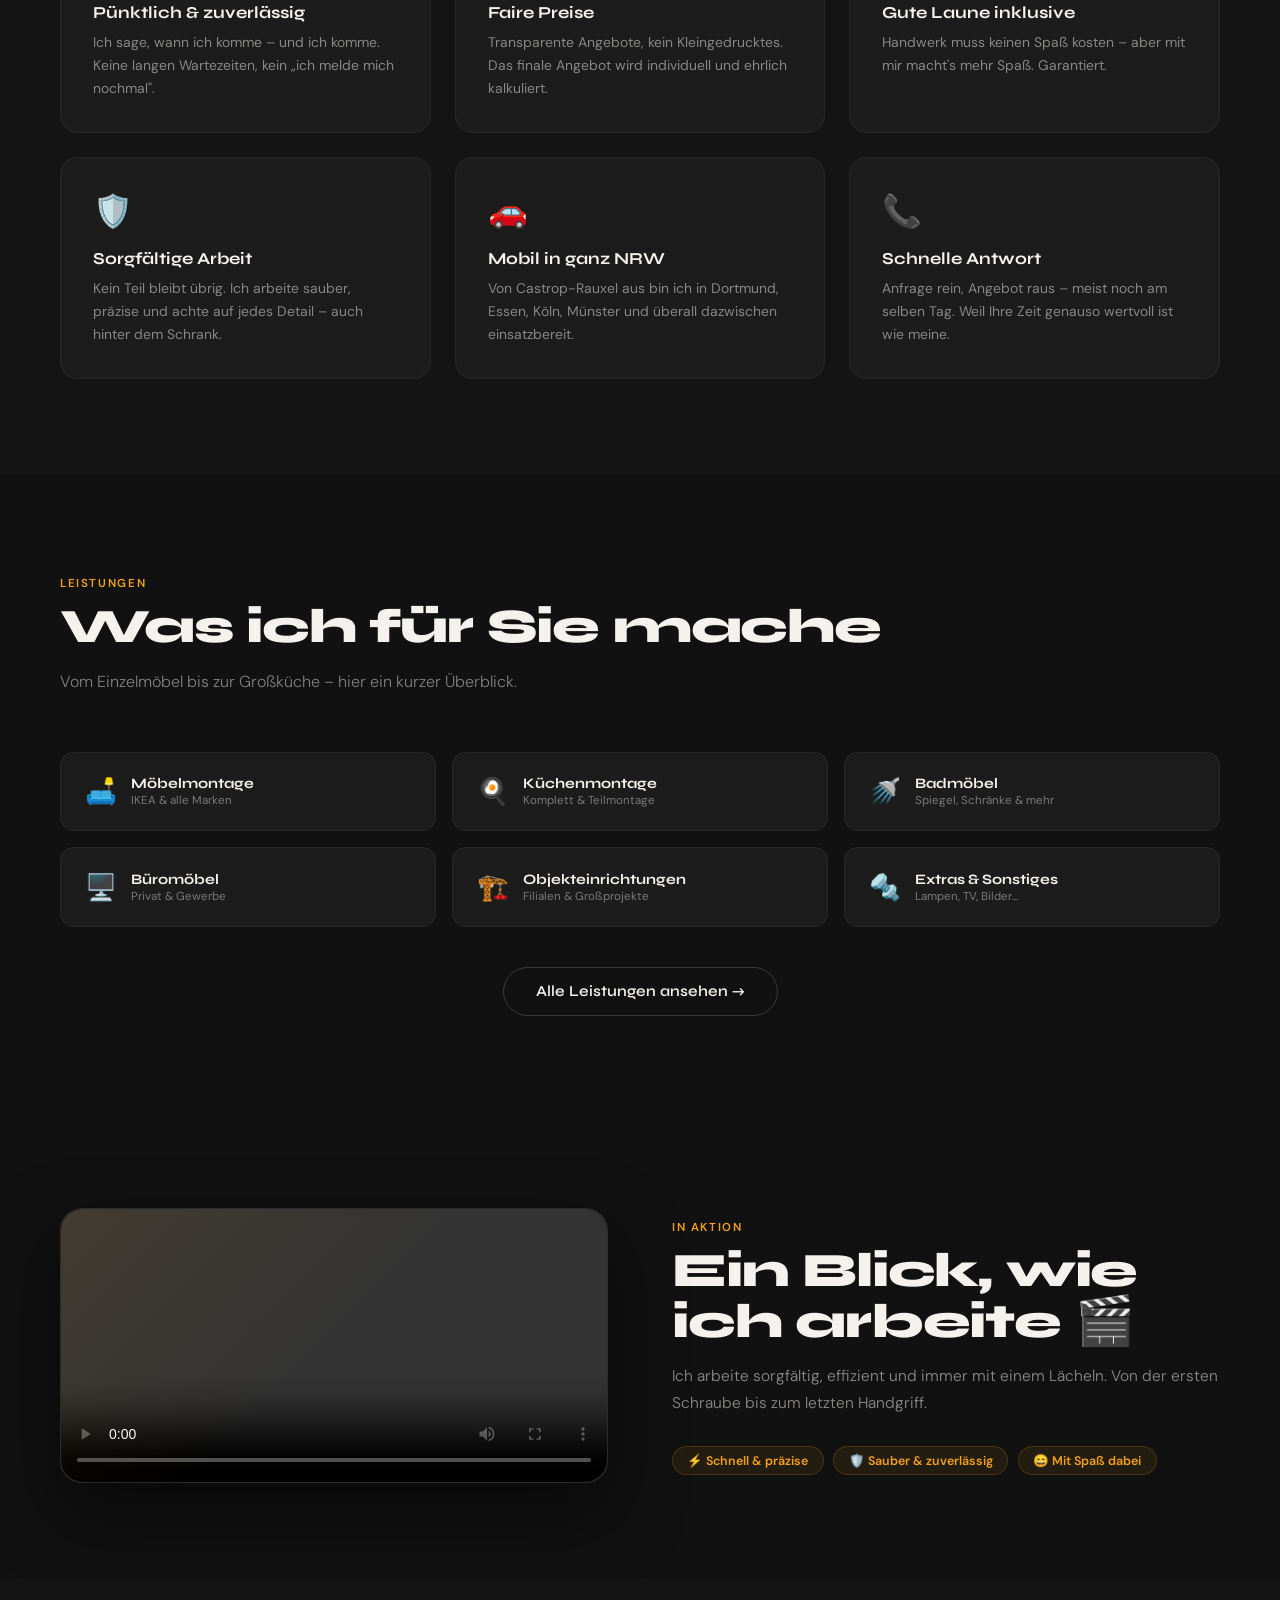
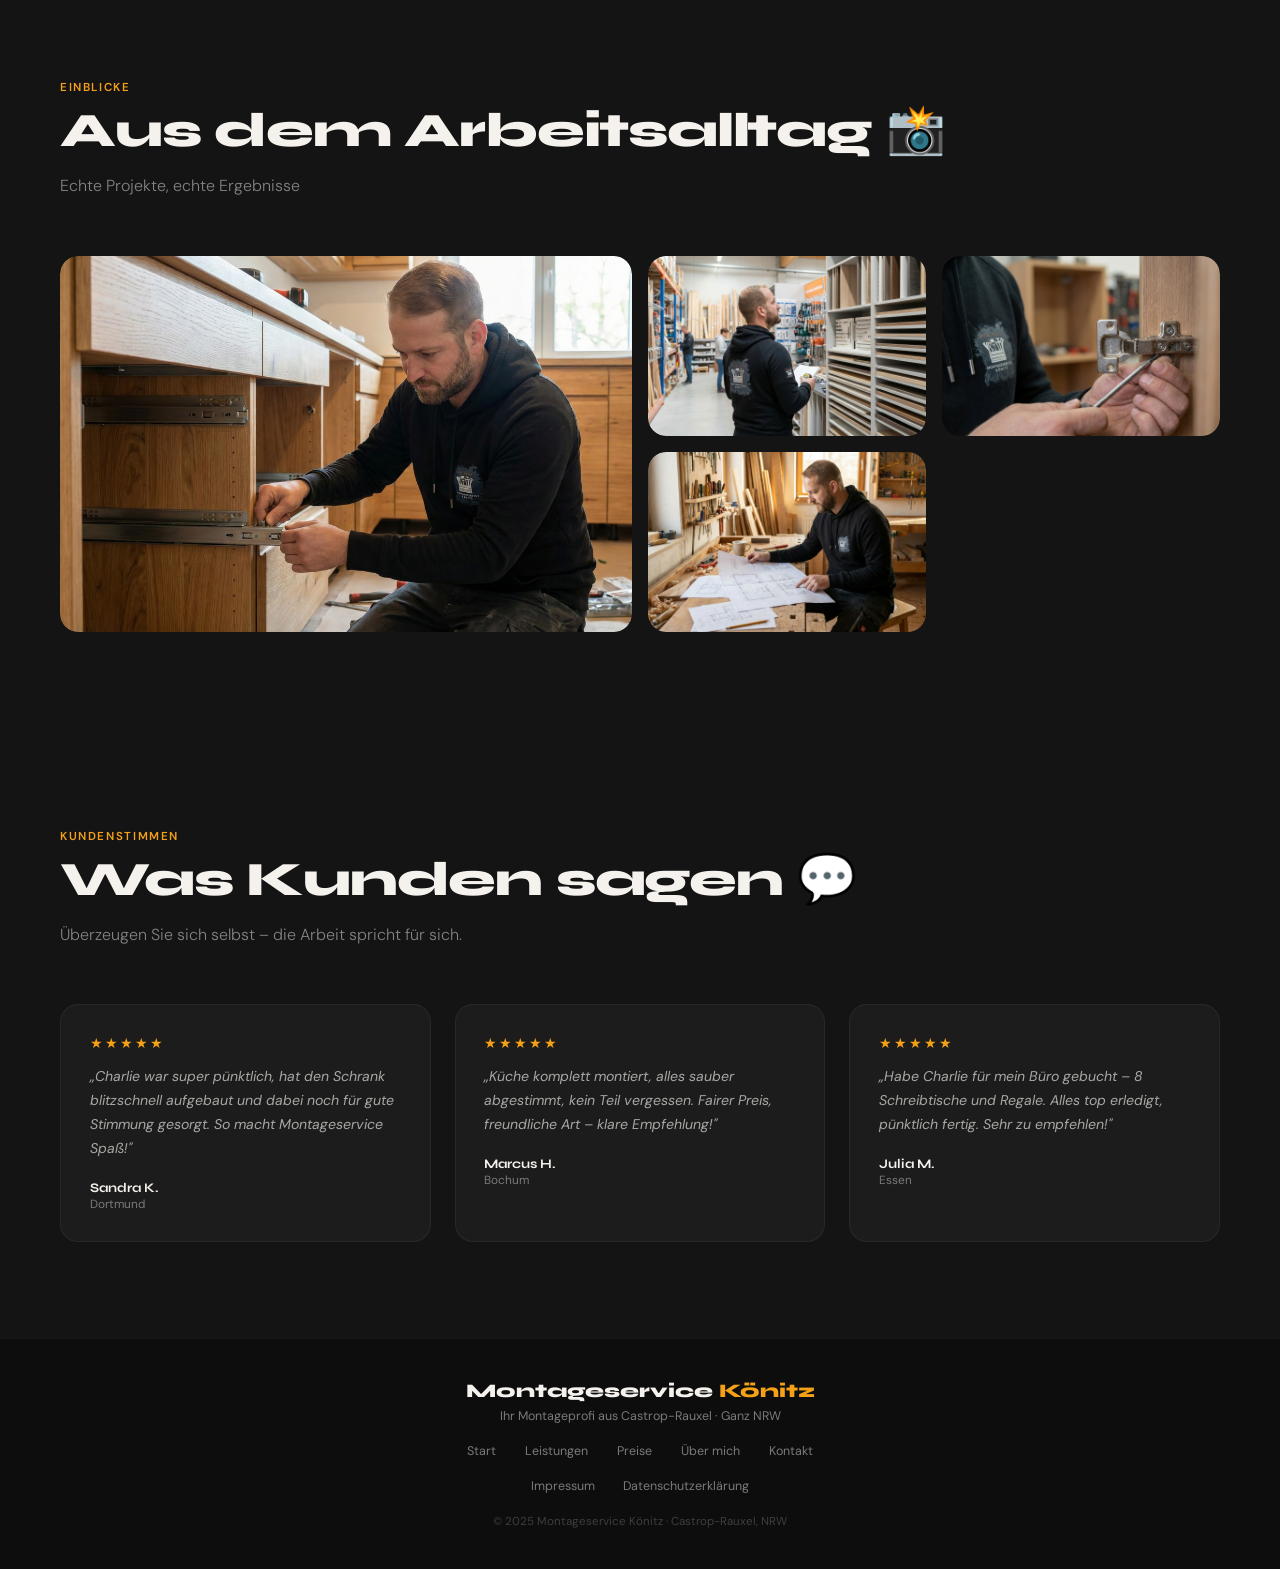
==== commit ebaf3b9c: "SEO: meta descriptions, Open Graph, Twitter Cards, alt-texts, JSON-LD, sitemap.xml, robots.txt" ====
--- a/index.html
+++ b/index.html
@@ -3,7 +3,77 @@
 <head>
   <meta charset="UTF-8"/>
   <meta name="viewport" content="width=device-width,initial-scale=1.0"/>
-  <title>Thomas Könitz – Montageservice NRW</title>
+  <title>Thomas Könitz – Montageservice NRW | Möbel- & Küchenmontage</title>
+  <meta name="description" content="Montageservice Könitz aus Castrop-Rauxel – Ihr Profi für Möbelmontage, Küchenmontage und mehr in ganz NRW. Pünktlich, fair und zuverlässig. Jetzt kostenlos anfragen!"/>
+  <meta name="keywords" content="Montageservice NRW, Möbelmontage Castrop-Rauxel, Küchenmontage NRW, Möbelaufbau Dortmund, Möbelaufbau Bochum, Möbelaufbau Essen, IKEA Montage NRW, Handwerker NRW"/>
+  <meta name="robots" content="index, follow"/>
+  <meta name="author" content="Thomas Könitz"/>
+  <link rel="canonical" href="https://montageservice-koenitz.de/index.html"/>
+
+  <!-- Open Graph -->
+  <meta property="og:type" content="website"/>
+  <meta property="og:title" content="Thomas Könitz – Montageservice NRW | Möbel- & Küchenmontage"/>
+  <meta property="og:description" content="Ihr Montageprofi aus Castrop-Rauxel für Möbel, Küchen und mehr in ganz NRW. Pünktlich, fair, zuverlässig. Jetzt kostenlos anfragen!"/>
+  <meta property="og:url" content="https://montageservice-koenitz.de/"/>
+  <meta property="og:image" content="https://montageservice-koenitz.de/fotos/hf_20260222_202534_9ca16151-b838-4e2a-9e59-c90dde139d6c.png"/>
+  <meta property="og:image:alt" content="Thomas Könitz – Montageservice NRW"/>
+  <meta property="og:locale" content="de_DE"/>
+  <meta property="og:site_name" content="Montageservice Könitz"/>
+
+  <!-- Twitter Card -->
+  <meta name="twitter:card" content="summary_large_image"/>
+  <meta name="twitter:title" content="Thomas Könitz – Montageservice NRW"/>
+  <meta name="twitter:description" content="Ihr Montageprofi aus Castrop-Rauxel für Möbel, Küchen und mehr in ganz NRW. Jetzt kostenlos anfragen!"/>
+  <meta name="twitter:image" content="https://montageservice-koenitz.de/fotos/hf_20260222_202534_9ca16151-b838-4e2a-9e59-c90dde139d6c.png"/>
+
+  <!-- Structured Data: LocalBusiness -->
+  <script type="application/ld+json">
+  {
+    "@context": "https://schema.org",
+    "@type": "LocalBusiness",
+    "name": "Montageservice Könitz",
+    "alternateName": "Thomas Könitz Montageservice",
+    "description": "Professioneller Montageservice für Möbel, Küchen, Badmöbel und Büromöbel in ganz Nordrhein-Westfalen. Zuverlässig, pünktlich und fair.",
+    "url": "https://montageservice-koenitz.de",
+    "telephone": "+4901716145689",
+    "email": "koenitz.montage@gmail.com",
+    "address": {
+      "@type": "PostalAddress",
+      "streetAddress": "Schneidemühlerstr. 61",
+      "addressLocality": "Castrop-Rauxel",
+      "postalCode": "44581",
+      "addressRegion": "Nordrhein-Westfalen",
+      "addressCountry": "DE"
+    },
+    "geo": {
+      "@type": "GeoCoordinates",
+      "latitude": 51.5519,
+      "longitude": 7.3107
+    },
+    "areaServed": {
+      "@type": "State",
+      "name": "Nordrhein-Westfalen"
+    },
+    "openingHoursSpecification": [
+      {
+        "@type": "OpeningHoursSpecification",
+        "dayOfWeek": ["Monday","Tuesday","Wednesday","Thursday","Friday"],
+        "opens": "08:00",
+        "closes": "18:00"
+      },
+      {
+        "@type": "OpeningHoursSpecification",
+        "dayOfWeek": "Saturday",
+        "opens": "09:00",
+        "closes": "14:00"
+      }
+    ],
+    "priceRange": "ab 30 €",
+    "image": "https://montageservice-koenitz.de/fotos/hf_20260222_202534_9ca16151-b838-4e2a-9e59-c90dde139d6c.png",
+    "sameAs": []
+  }
+  </script>
+
   <link rel="stylesheet" href="style.css"/>
   <style>
     /* ─── HERO ─── */
@@ -202,7 +272,7 @@
       <div class="hero-left">
         <div class="hero-tag">📍 Castrop-Rauxel · Ganz NRW</div>
         <h1>Der eine<br>für die <span class="hl">Montage</span><br>in NRW</h1>
-        <p class="hero-sub">Möbel auf, Werkzeug raus – Charlie macht das! Zuverlässig, sorgfältig und mit einem Lächeln. Von Castrop-Rauxel aus in ganz Nordrhein-Westfalen unterwegs.</p>
+        <p class="hero-sub">Möbel auf, Werkzeug raus, ich packe an. Zuverlässig, sorgfältig und mit einem Lächeln. Von Castrop-Rauxel aus in ganz Nordrhein-Westfalen unterwegs.</p>
         <div class="hero-actions">
           <a href="kontakt.html" class="btn-primary">📋 Kostenlos anfragen</a>
           <a href="leistungen.html" class="btn-secondary">Was ich mache →</a>
@@ -307,23 +377,23 @@
       <div class="reveal">
         <span class="section-tag">Einblicke</span>
         <h2>Aus dem Arbeitsalltag 📸</h2>
-        <p class="section-sub">Echte Projekte, echte Ergebnisse – Charlie in seinem Element.</p>
+        <p class="section-sub">Echte Projekte, echte Ergebnisse</p>
       </div>
       <div class="fotos-grid reveal">
         <div class="foto-item big" onclick="openHLightbox(0)">
-          <img src="fotos/hf_20260222_202534_9ca16151-b838-4e2a-9e59-c90dde139d6c.png" alt="Thomas Könitz Montageservice"/>
+          <img src="fotos/hf_20260222_202534_9ca16151-b838-4e2a-9e59-c90dde139d6c.png" alt="Montageservice Könitz – Möbelmontage Projekt in NRW"/>
           <div class="foto-overlay"></div>
         </div>
         <div class="foto-item" onclick="openHLightbox(1)">
-          <img src="fotos/hf_20260223_084250_a1537a47-c52e-4b26-8870-83f79f5b75a6.png" alt="Thomas Könitz Montageservice"/>
+          <img src="fotos/hf_20260223_084250_a1537a47-c52e-4b26-8870-83f79f5b75a6.png" alt="Thomas Könitz bei der Küchenmontage in Nordrhein-Westfalen"/>
           <div class="foto-overlay"></div>
         </div>
         <div class="foto-item" onclick="openHLightbox(2)">
-          <img src="fotos/hf_20260223_135809_95f7054a-ea22-4424-99b8-3a8201ce5d5c.jpeg" alt="Thomas Könitz Montageservice"/>
+          <img src="fotos/hf_20260223_135809_95f7054a-ea22-4424-99b8-3a8201ce5d5c.jpeg" alt="Professioneller Möbelaufbau durch Montageservice Könitz NRW"/>
           <div class="foto-overlay"></div>
         </div>
         <div class="foto-item" onclick="openHLightbox(3)">
-          <img src="fotos/hf_20260222_191656_e339d7df-5487-408a-be30-630c65f3428b.png" alt="Thomas Könitz Montageservice"/>
+          <img src="fotos/hf_20260222_191656_e339d7df-5487-408a-be30-630c65f3428b.png" alt="Fertig montierte Möbel – Montageservice Könitz Castrop-Rauxel"/>
           <div class="foto-overlay"></div>
         </div>
       </div>
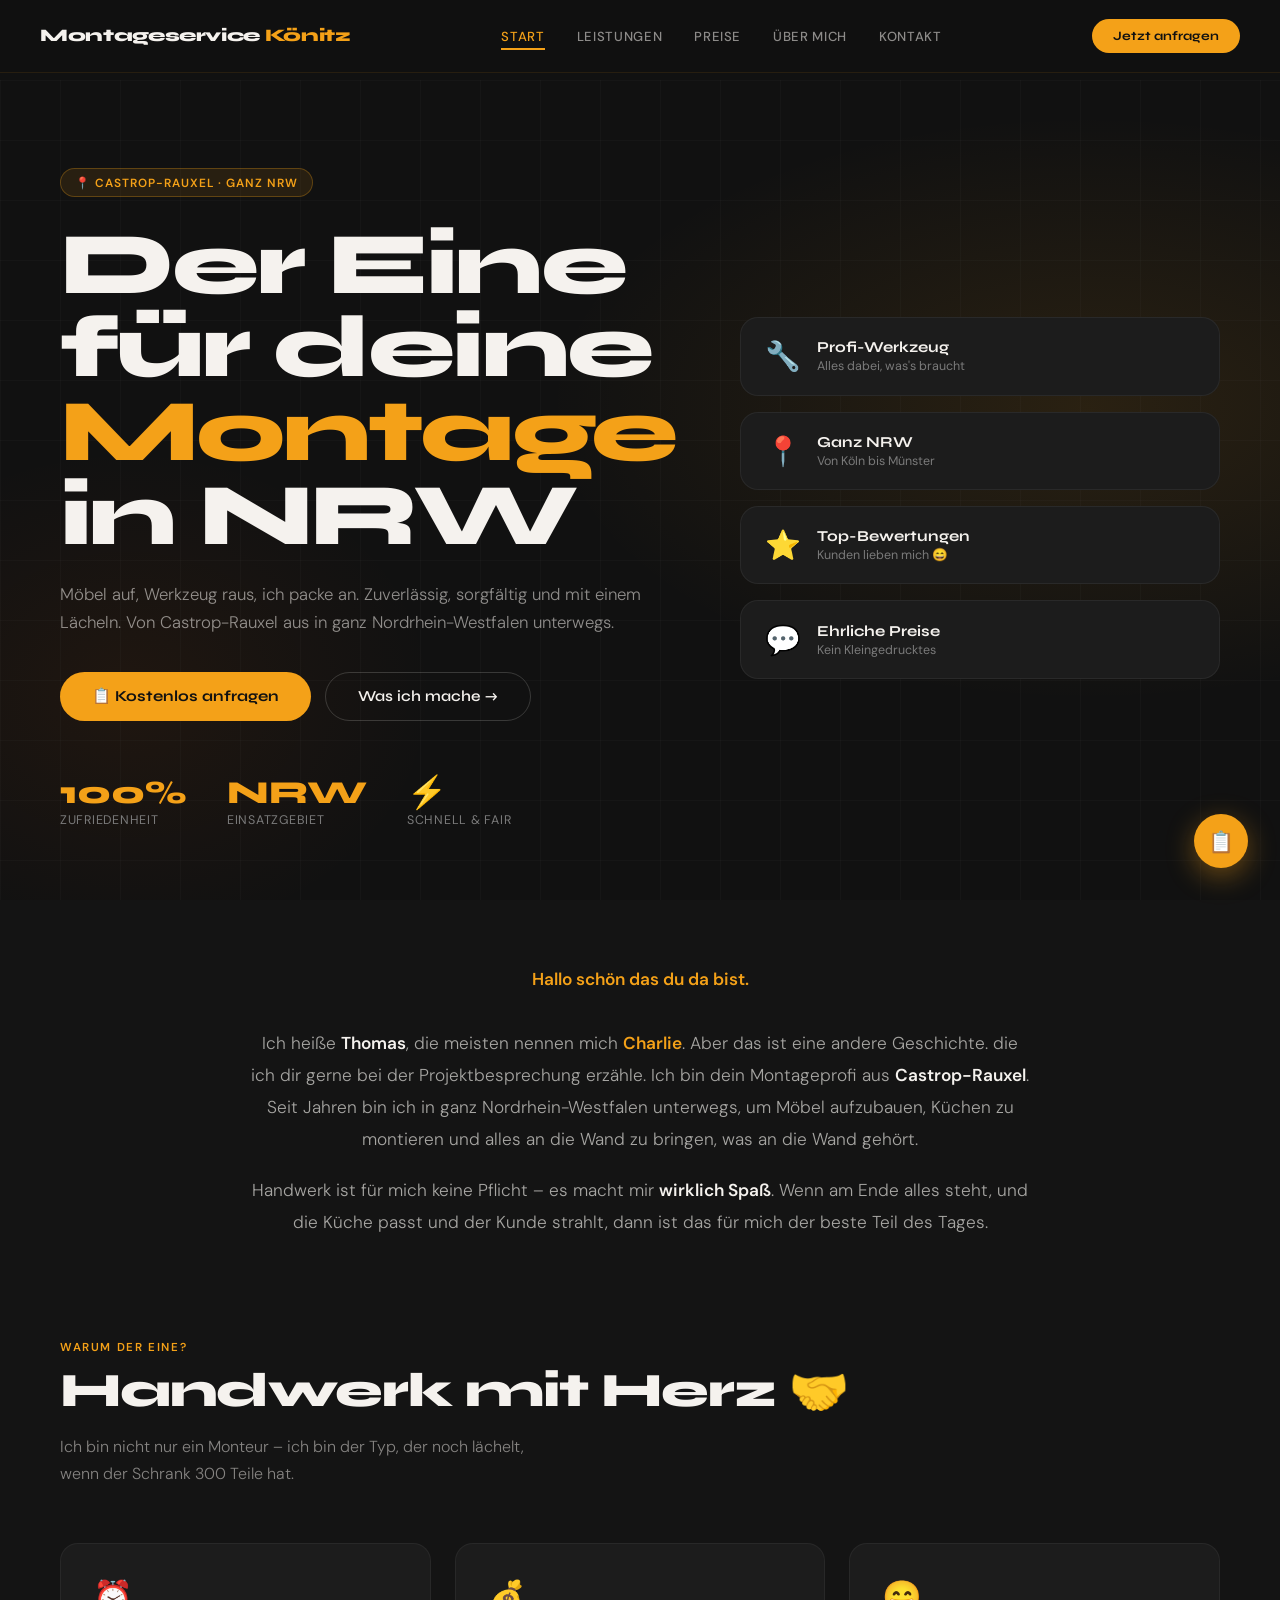
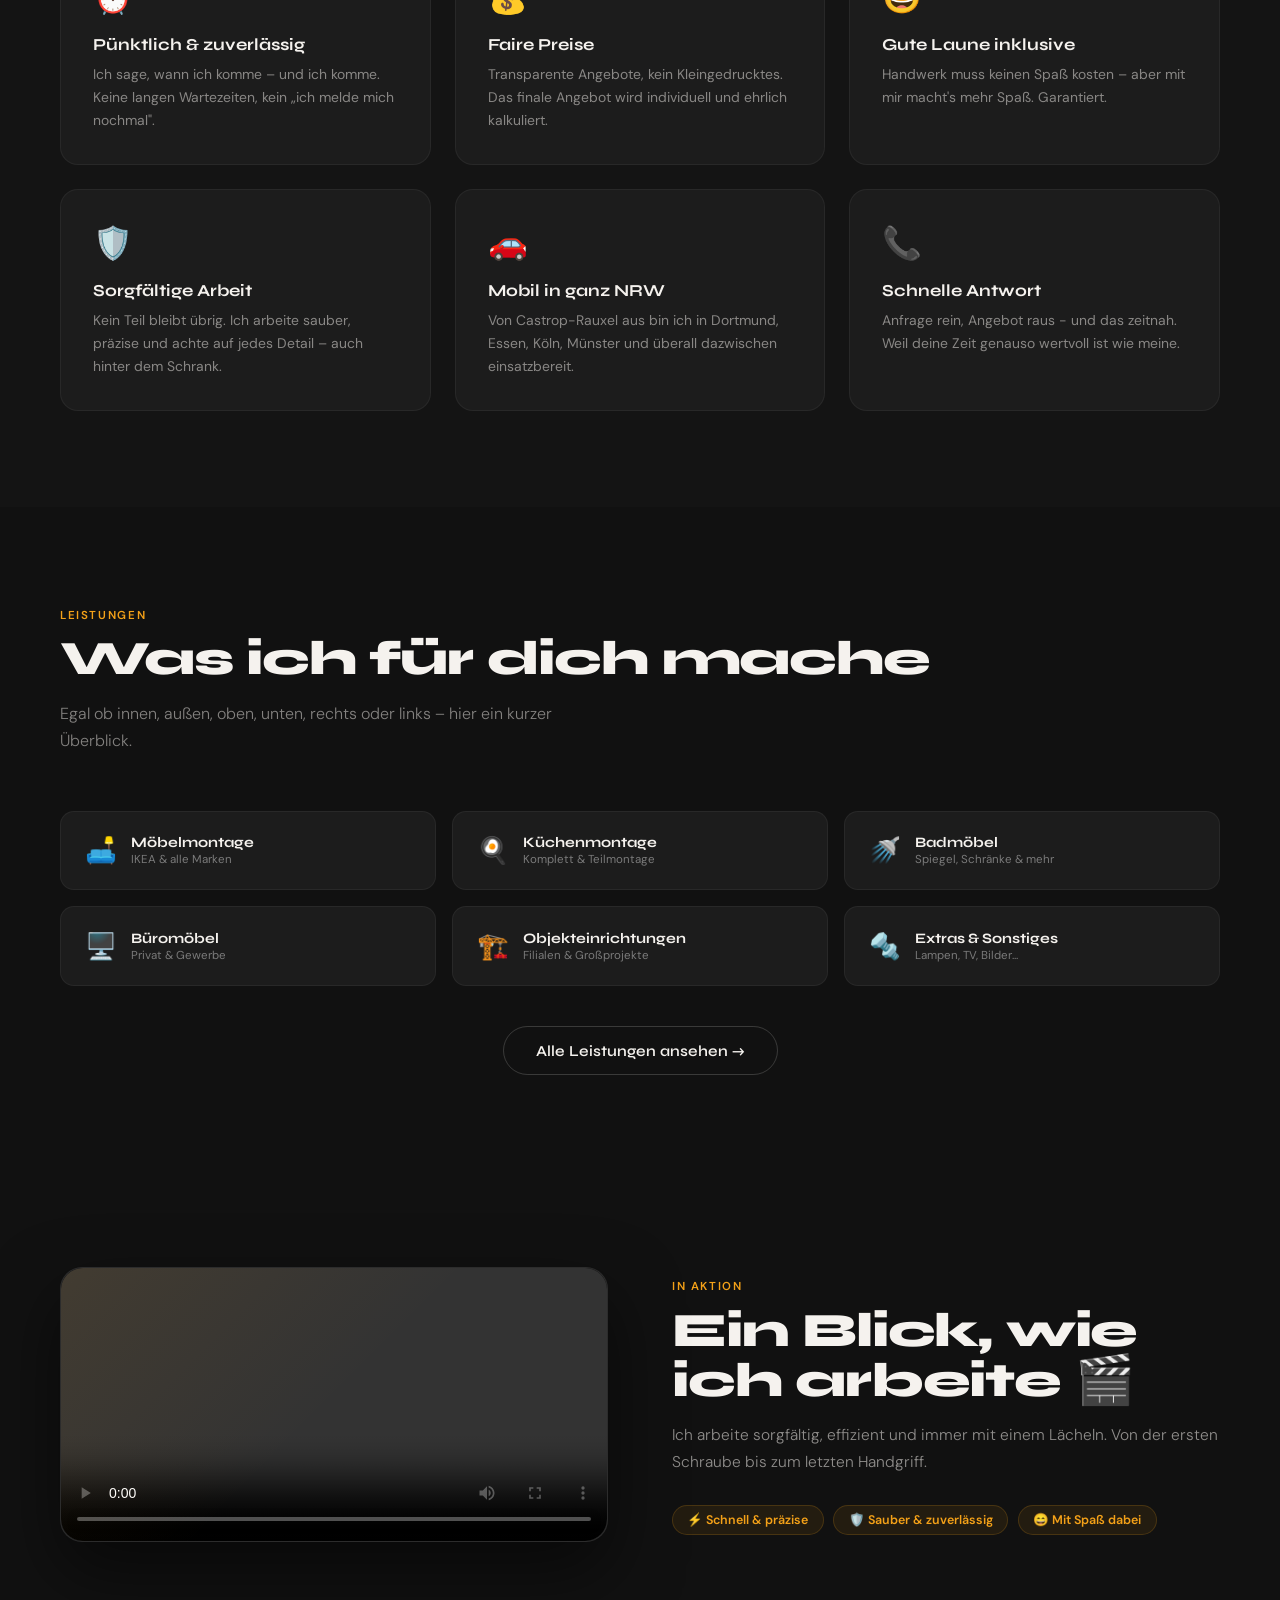
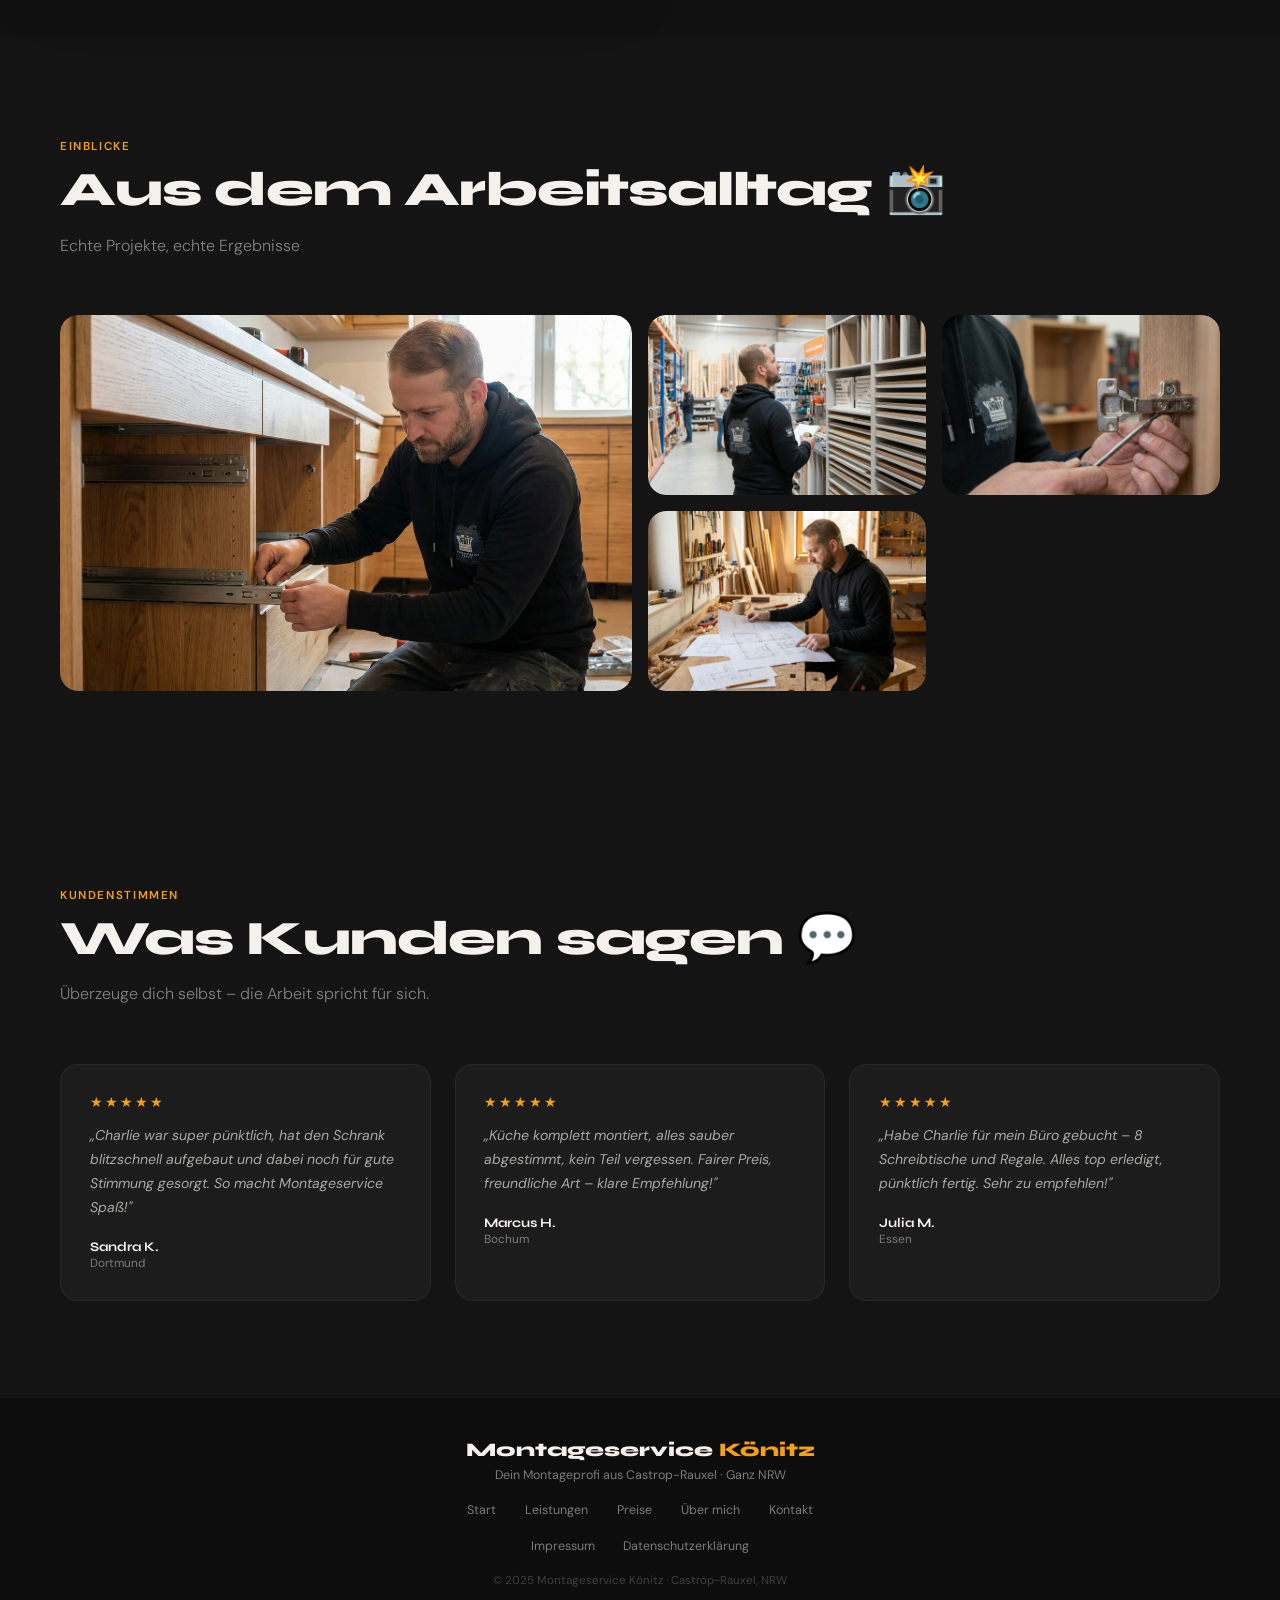
==== commit ece76fb7: "Update site texts (du-Ansprache, neue Leistungen & Preise) und fix broken markup Sie -> du durchgäng" ====
--- a/index.html
+++ b/index.html
@@ -4,7 +4,7 @@
   <meta charset="UTF-8"/>
   <meta name="viewport" content="width=device-width,initial-scale=1.0"/>
   <title>Thomas Könitz – Montageservice NRW | Möbel- & Küchenmontage</title>
-  <meta name="description" content="Montageservice Könitz aus Castrop-Rauxel – Ihr Profi für Möbelmontage, Küchenmontage und mehr in ganz NRW. Pünktlich, fair und zuverlässig. Jetzt kostenlos anfragen!"/>
+  <meta name="description" content="Montageservice Könitz aus Castrop-Rauxel – Dein Profi für Möbelmontage, Küchenmontage und mehr in ganz NRW. Pünktlich, fair und zuverlässig. Jetzt kostenlos anfragen!"/>
   <meta name="keywords" content="Montageservice NRW, Möbelmontage Castrop-Rauxel, Küchenmontage NRW, Möbelaufbau Dortmund, Möbelaufbau Bochum, Möbelaufbau Essen, IKEA Montage NRW, Handwerker NRW"/>
   <meta name="robots" content="index, follow"/>
   <meta name="author" content="Thomas Könitz"/>
@@ -13,7 +13,7 @@
   <!-- Open Graph -->
   <meta property="og:type" content="website"/>
   <meta property="og:title" content="Thomas Könitz – Montageservice NRW | Möbel- & Küchenmontage"/>
-  <meta property="og:description" content="Ihr Montageprofi aus Castrop-Rauxel für Möbel, Küchen und mehr in ganz NRW. Pünktlich, fair, zuverlässig. Jetzt kostenlos anfragen!"/>
+  <meta property="og:description" content="Dein Montageprofi aus Castrop-Rauxel für Möbel, Küchen und mehr in ganz NRW. Pünktlich, fair, zuverlässig. Jetzt kostenlos anfragen!"/>
   <meta property="og:url" content="https://montageservice-koenitz.de/"/>
   <meta property="og:image" content="https://montageservice-koenitz.de/fotos/hf_20260222_202534_9ca16151-b838-4e2a-9e59-c90dde139d6c.png"/>
   <meta property="og:image:alt" content="Thomas Könitz – Montageservice NRW"/>
@@ -23,7 +23,7 @@
   <!-- Twitter Card -->
   <meta name="twitter:card" content="summary_large_image"/>
   <meta name="twitter:title" content="Thomas Könitz – Montageservice NRW"/>
-  <meta name="twitter:description" content="Ihr Montageprofi aus Castrop-Rauxel für Möbel, Küchen und mehr in ganz NRW. Jetzt kostenlos anfragen!"/>
+  <meta name="twitter:description" content="Dein Montageprofi aus Castrop-Rauxel für Möbel, Küchen und mehr in ganz NRW. Jetzt kostenlos anfragen!"/>
   <meta name="twitter:image" content="https://montageservice-koenitz.de/fotos/hf_20260222_202534_9ca16151-b838-4e2a-9e59-c90dde139d6c.png"/>
 
   <!-- Structured Data: LocalBusiness -->
@@ -271,7 +271,7 @@
     <div class="hero-content">
       <div class="hero-left">
         <div class="hero-tag">📍 Castrop-Rauxel · Ganz NRW</div>
-        <h1>Der eine<br>für die <span class="hl">Montage</span><br>in NRW</h1>
+        <h1>Der Eine<br>für deine <span class="hl">Montage</span><br>in NRW</h1>
         <p class="hero-sub">Möbel auf, Werkzeug raus, ich packe an. Zuverlässig, sorgfältig und mit einem Lächeln. Von Castrop-Rauxel aus in ganz Nordrhein-Westfalen unterwegs.</p>
         <div class="hero-actions">
           <a href="kontakt.html" class="btn-primary">📋 Kostenlos anfragen</a>
@@ -297,10 +297,11 @@
     <div class="section-inner">
       <div class="reveal" style="max-width: 780px; margin: 0 auto; text-align: center;">
         <p style="font-size:1.08rem; color:rgba(245,242,238,0.65); line-height:1.85; font-weight:300;">
-          Ich heiße <strong style="color:var(--white); font-weight:600;">Thomas</strong>, die meisten nennen mich <strong style="color:var(--accent); font-weight:600;">Charlie</strong>. Aber das ist eine andere Geschichte. Ich bin Ihr Montageprofi aus <strong style="color:var(--white); font-weight:600;">Castrop-Rauxel</strong>. Seit Jahren bin ich in ganz Nordrhein-Westfalen unterwegs, um Möbel aufzubauen, Küchen zu montieren und alles an die Wand zu bringen, was an die Wand gehört.
+          <strong style="color:var(--accent); font-weight:600;">Hallo schön das du da bist.</strong><br><br>
+          Ich heiße <strong style="color:var(--white); font-weight:600;">Thomas</strong>, die meisten nennen mich <strong style="color:var(--accent); font-weight:600;">Charlie</strong>. Aber das ist eine andere Geschichte. die ich dir gerne bei der Projektbesprechung erzähle. Ich bin dein Montageprofi aus <strong style="color:var(--white); font-weight:600;">Castrop-Rauxel</strong>. Seit Jahren bin ich in ganz Nordrhein-Westfalen unterwegs, um Möbel aufzubauen, Küchen zu montieren und alles an die Wand zu bringen, was an die Wand gehört.
         </p>
         <p style="font-size:1.08rem; color:rgba(245,242,238,0.65); line-height:1.85; font-weight:300; margin-top:1.2rem;">
-          Handwerk ist für mich keine Pflicht – es macht mir <strong style="color:var(--white); font-weight:600;">wirklich Spaß</strong>. Wenn am Ende alles steht, die Küche passt und der Kunde strahlt, dann ist das für mich der beste Teil des Tages. Kein Auftrag ist zu klein, kein Schrank zu groß.
+          Handwerk ist für mich keine Pflicht – es macht mir <strong style="color:var(--white); font-weight:600;">wirklich Spaß</strong>. Wenn am Ende alles steht, und die Küche passt und der Kunde strahlt, dann ist das für mich der beste Teil des Tages.
         </p>
       </div>
     </div>
@@ -310,7 +311,7 @@
   <section id="why">
     <div class="section-inner">
       <div class="reveal">
-        <span class="section-tag">Warum Charlie?</span>
+        <span class="section-tag">Warum Der Eine?</span>
         <h2>Handwerk mit Herz 🤝</h2>
         <p class="section-sub">Ich bin nicht nur ein Monteur – ich bin der Typ, der noch lächelt, wenn der Schrank 300 Teile hat.</p>
       </div>
@@ -320,7 +321,7 @@
         <div class="why-card"><span class="why-icon">😄</span><div class="why-title">Gute Laune inklusive</div><p class="why-desc">Handwerk muss keinen Spaß kosten – aber mit mir macht's mehr Spaß. Garantiert.</p></div>
         <div class="why-card"><span class="why-icon">🛡️</span><div class="why-title">Sorgfältige Arbeit</div><p class="why-desc">Kein Teil bleibt übrig. Ich arbeite sauber, präzise und achte auf jedes Detail – auch hinter dem Schrank.</p></div>
         <div class="why-card"><span class="why-icon">🚗</span><div class="why-title">Mobil in ganz NRW</div><p class="why-desc">Von Castrop-Rauxel aus bin ich in Dortmund, Essen, Köln, Münster und überall dazwischen einsatzbereit.</p></div>
-        <div class="why-card"><span class="why-icon">📞</span><div class="why-title">Schnelle Antwort</div><p class="why-desc">Anfrage rein, Angebot raus – meist noch am selben Tag. Weil Ihre Zeit genauso wertvoll ist wie meine.</p></div>
+        <div class="why-card"><span class="why-icon">📞</span><div class="why-title">Schnelle Antwort</div><p class="why-desc">Anfrage rein, Angebot raus - und das zeitnah. Weil deine Zeit genauso wertvoll ist wie meine.</p></div>
       </div>
     </div>
   </section>
@@ -330,8 +331,8 @@
     <div class="section-inner">
       <div class="reveal">
         <span class="section-tag">Leistungen</span>
-        <h2>Was ich für Sie mache</h2>
-        <p class="section-sub">Vom Einzelmöbel bis zur Großküche – hier ein kurzer Überblick.</p>
+        <h2>Was ich für dich mache</h2>
+        <p class="section-sub">Egal ob innen, außen, oben, unten, rechts oder links – hier ein kurzer Überblick.</p>
       </div>
       <div class="svc-row reveal">
         <a href="leistungen.html" class="svc-mini"><div class="svc-mini-icon">🛋️</div><div><div class="svc-mini-name">Möbelmontage</div><div class="svc-mini-tag">IKEA & alle Marken</div></div></a>
@@ -406,7 +407,7 @@
       <div class="reveal">
         <span class="section-tag">Kundenstimmen</span>
         <h2>Was Kunden sagen 💬</h2>
-        <p class="section-sub">Überzeugen Sie sich selbst – die Arbeit spricht für sich.</p>
+        <p class="section-sub">Überzeuge dich selbst – die Arbeit spricht für sich.</p>
       </div>
       <div class="reviews-grid reveal">
         <div class="review-card">
@@ -436,7 +437,7 @@
 <footer>
   <div class="footer-inner">
     <div class="footer-logo">Montageservice <span>Könitz</span></div>
-    <div class="footer-sub">Ihr Montageprofi aus Castrop-Rauxel · Ganz NRW</div>
+    <div class="footer-sub">Dein Montageprofi aus Castrop-Rauxel · Ganz NRW</div>
     <div class="footer-links">
       <a href="index.html">Start</a>
       <a href="leistungen.html">Leistungen</a>
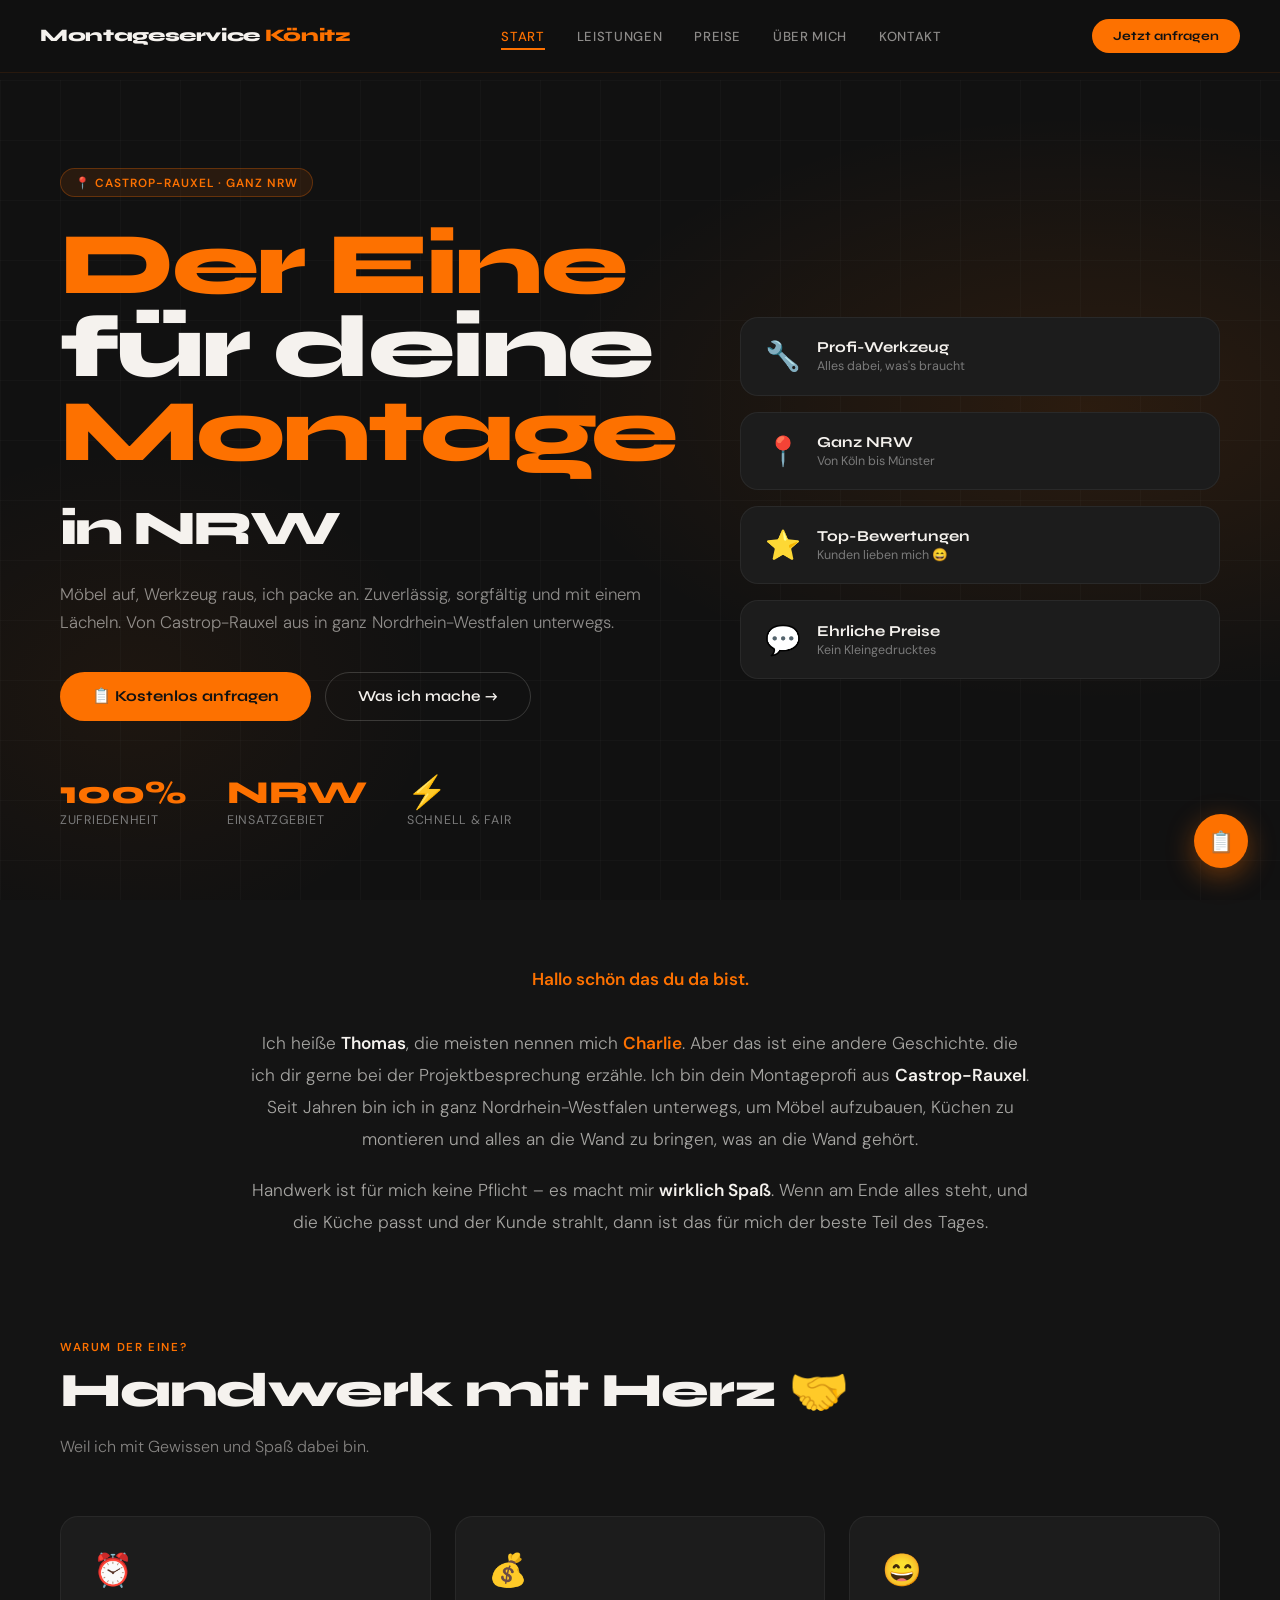
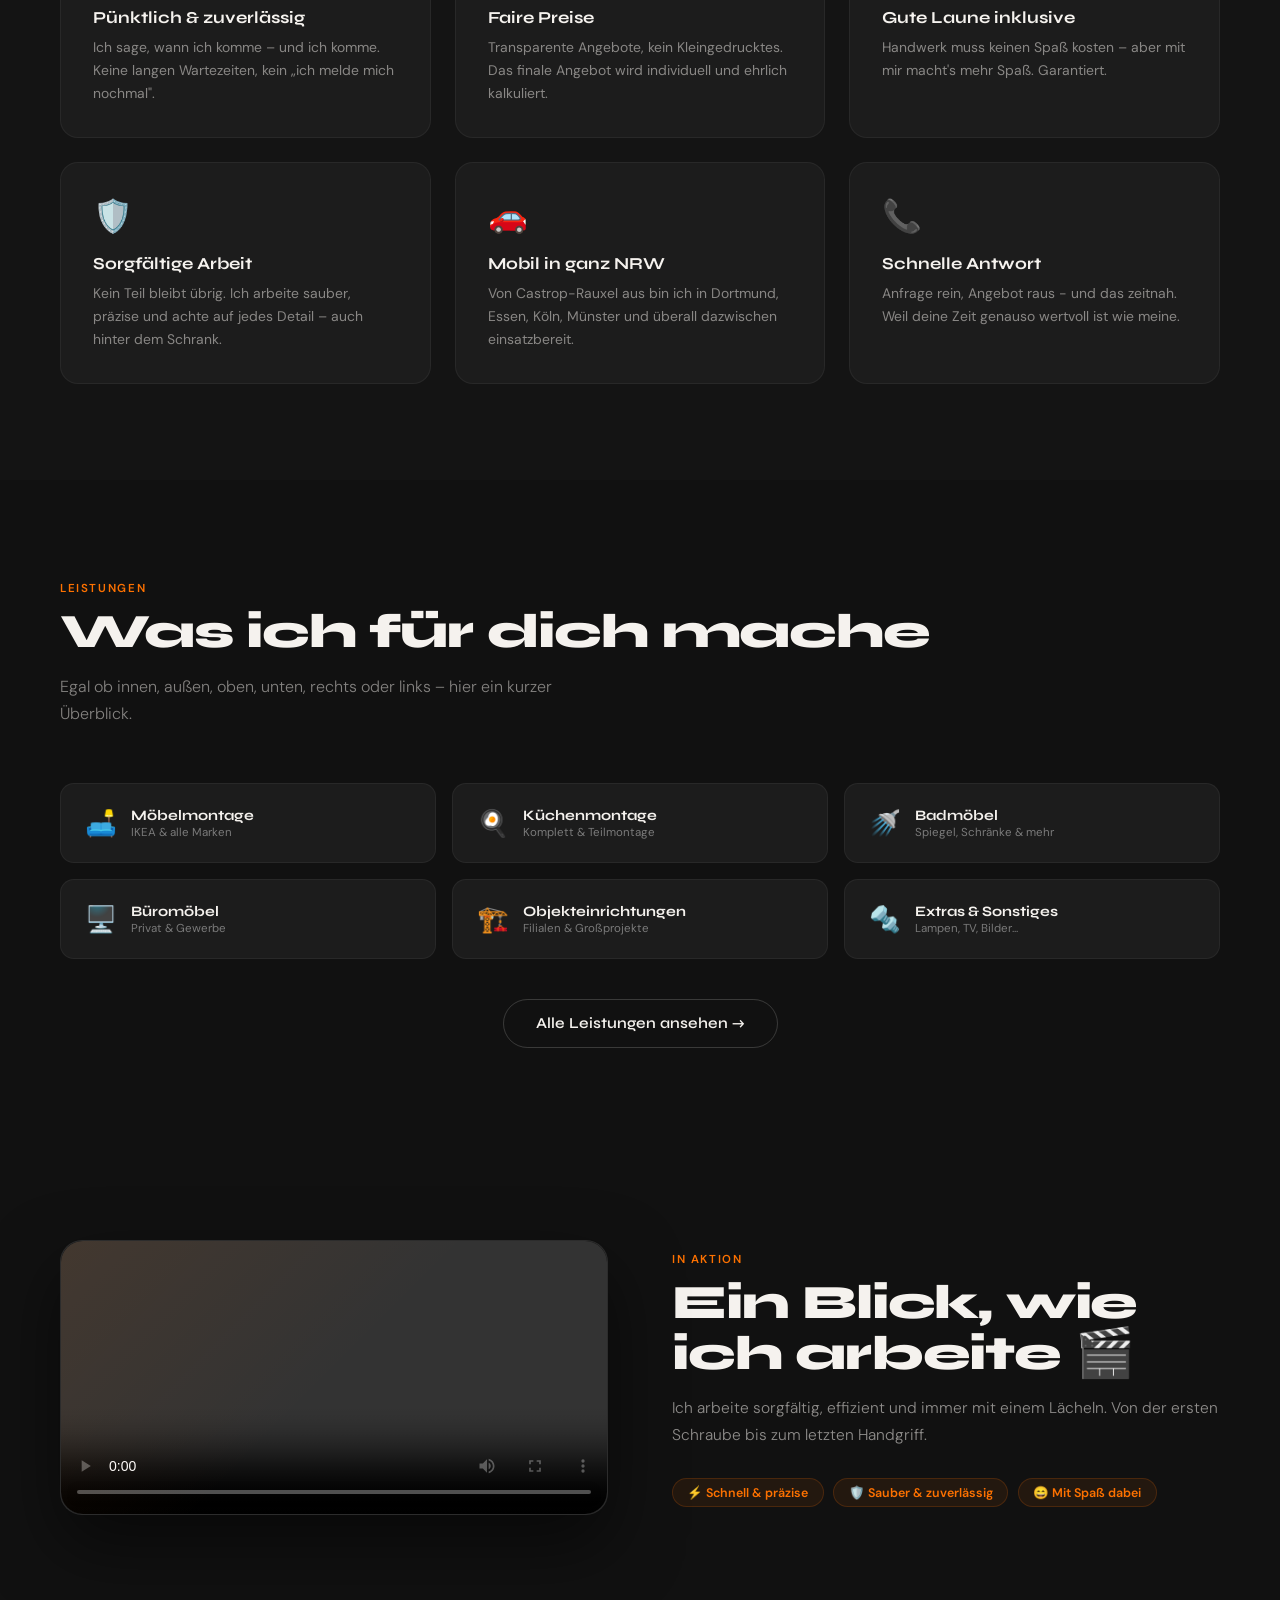
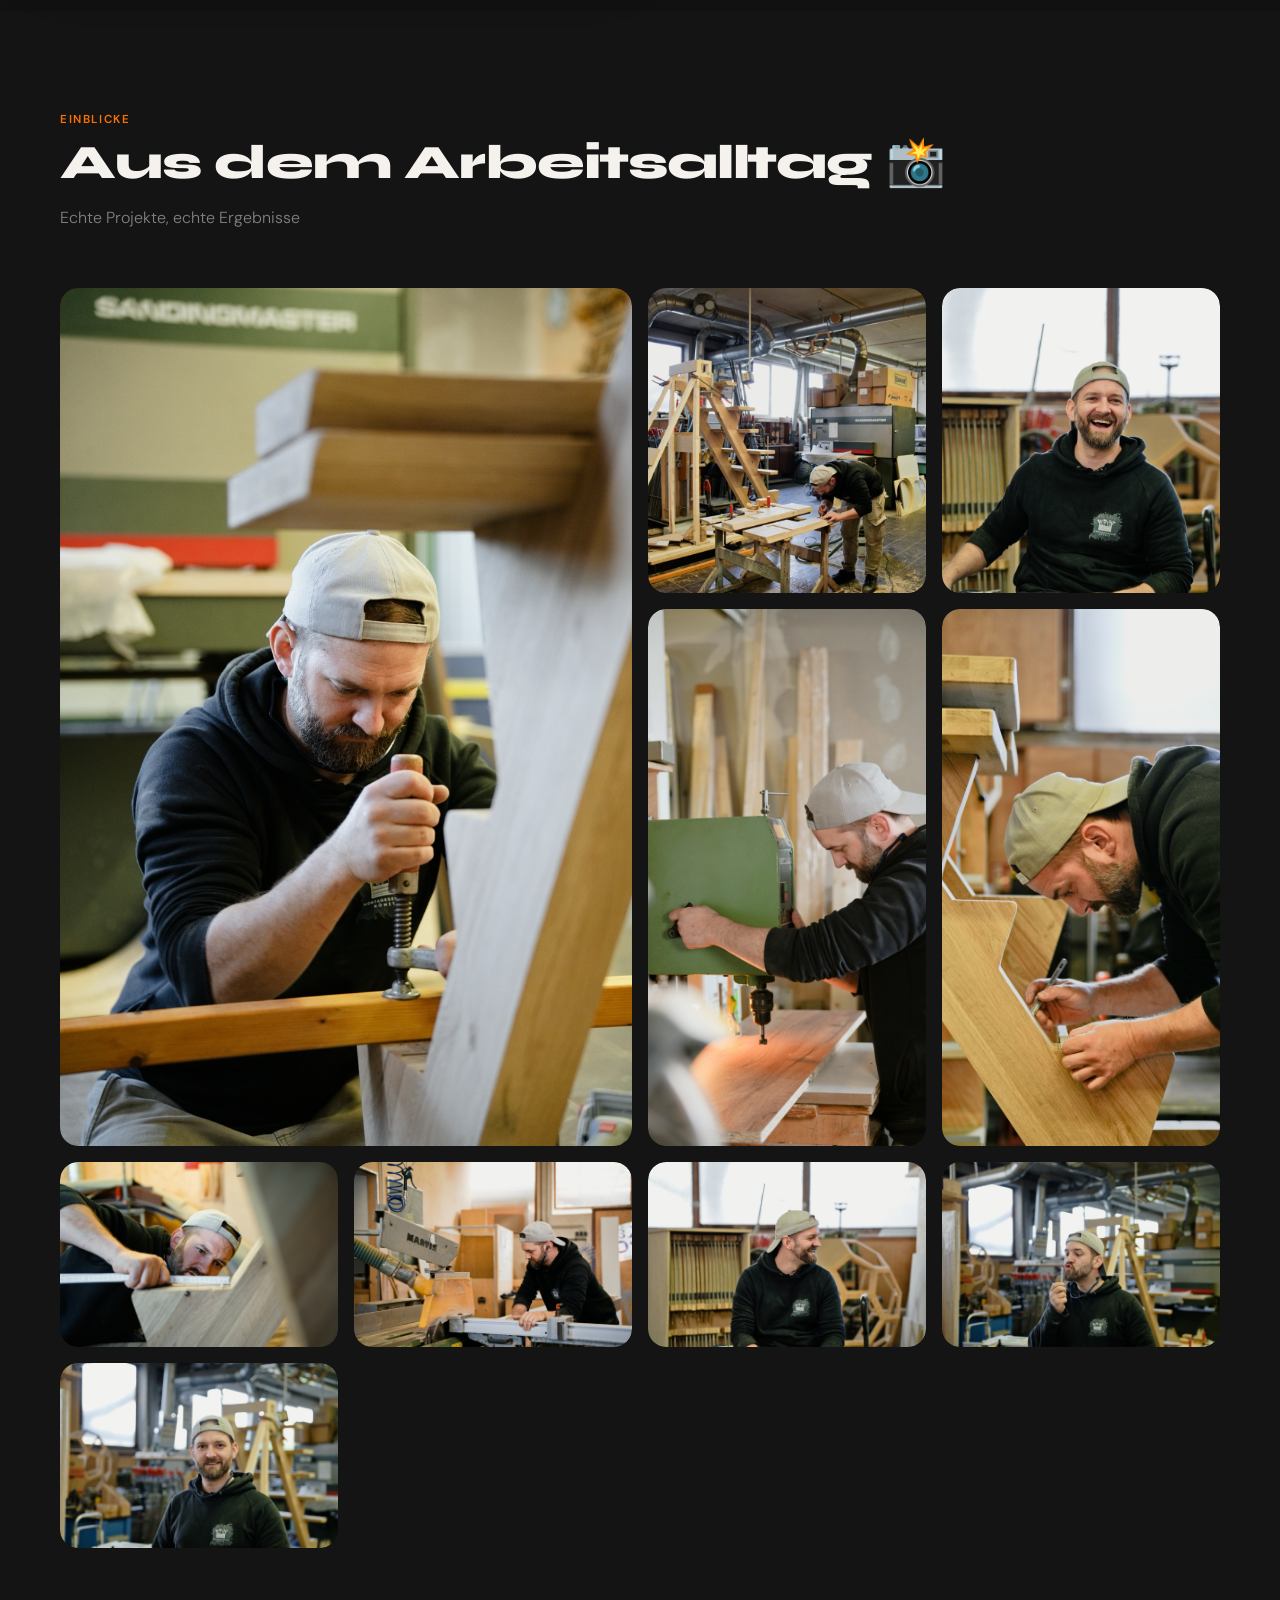
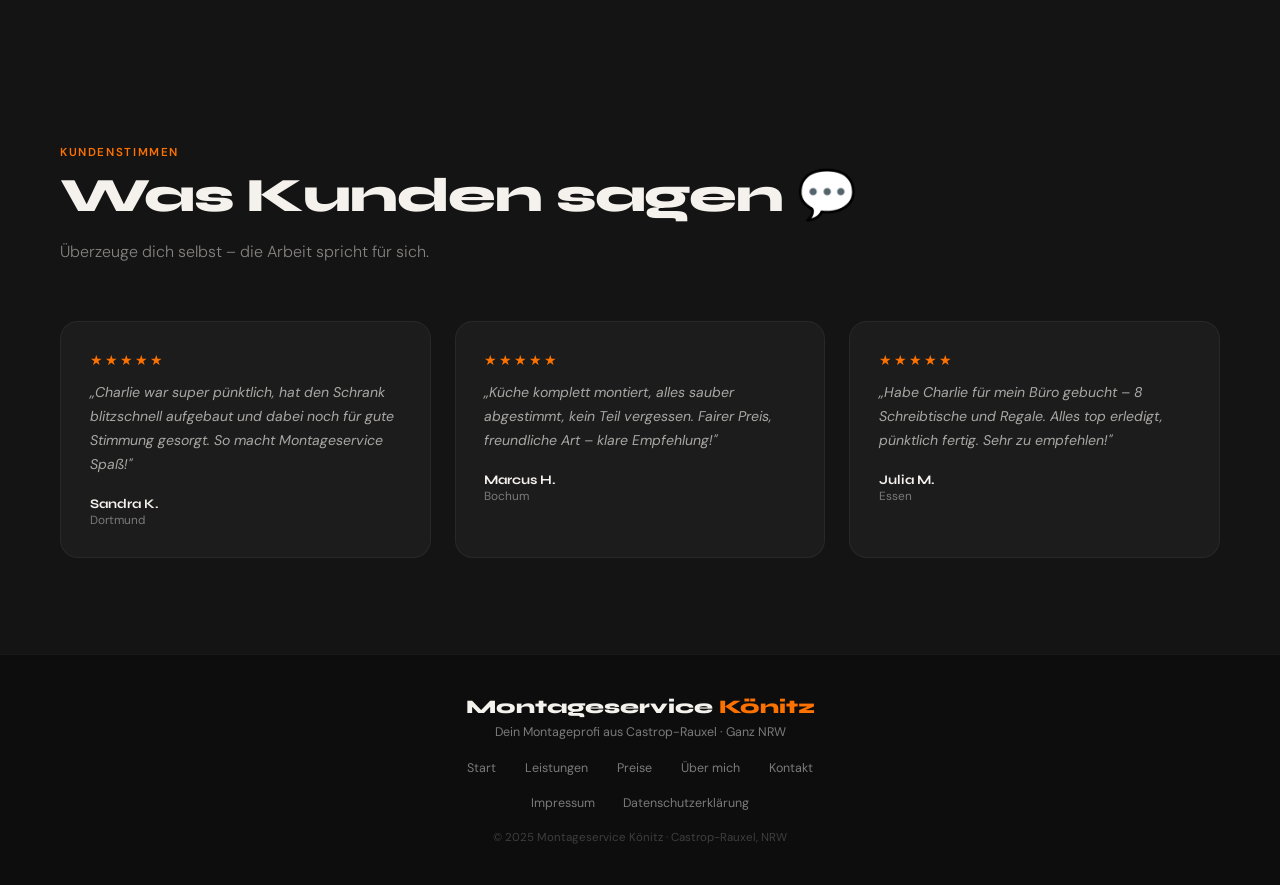
==== commit 1ca0ddda: "Neue Akzentfarbe (#fd7100), Galerie ohne Filter, neue Fotos für Homepage & Leistungen Akzentfarbe si" ====
--- a/index.html
+++ b/index.html
@@ -86,8 +86,8 @@
     .hero-bg {
       position: absolute; inset: 0;
       background:
-        radial-gradient(ellipse 65% 55% at 85% 40%, rgba(244,161,24,0.11) 0%, transparent 65%),
-        radial-gradient(ellipse 40% 50% at 10% 75%, rgba(224,92,0,0.07) 0%, transparent 60%);
+        radial-gradient(ellipse 65% 55% at 85% 40%, rgba(253,113,0,0.11) 0%, transparent 65%),
+        radial-gradient(ellipse 40% 50% at 10% 75%, rgba(202,90,0,0.07) 0%, transparent 60%);
     }
     .hero-grid {
       position: absolute; inset: 0;
@@ -100,7 +100,7 @@
     .hero-left {}
     .hero-tag {
       display: inline-flex; align-items: center; gap: 0.5rem;
-      background: rgba(244,161,24,0.1); border: 1px solid rgba(244,161,24,0.28);
+      background: rgba(253,113,0,0.1); border: 1px solid rgba(253,113,0,0.28);
       border-radius: 50px; padding: 0.35rem 0.9rem;
       font-size: 0.74rem; font-weight: 600; color: var(--accent);
       letter-spacing: 0.08em; text-transform: uppercase;
@@ -117,6 +117,7 @@
       animation: fadeUp 0.5s 0.1s ease both;
     }
     h1 .hl { color: var(--accent); }
+    h1 .h1-sub { font-size: 0.55em; }
     .hero-sub {
       font-size: 1.05rem;
       color: rgba(245,242,238,0.55);
@@ -143,7 +144,7 @@
       display: flex; align-items: center; gap: 1rem;
       transition: transform 0.25s, border-color 0.25s;
     }
-    .hcard:hover { transform: translateX(-5px); border-color: rgba(244,161,24,0.25); }
+    .hcard:hover { transform: translateX(-5px); border-color: rgba(253,113,0,0.25); }
     .hcard-icon { font-size: 1.8rem; flex-shrink: 0; }
     .hcard-big { font-family: 'Syne', sans-serif; font-weight: 700; font-size: 0.95rem; }
     .hcard-small { font-size: 0.78rem; color: var(--gray); margin-top: 2px; }
@@ -156,7 +157,7 @@
       border-radius: 18px; padding: 2rem;
       transition: all 0.3s;
     }
-    .why-card:hover { transform: translateY(-4px); border-color: rgba(244,161,24,0.22); }
+    .why-card:hover { transform: translateY(-4px); border-color: rgba(253,113,0,0.22); }
     .why-icon { font-size: 2rem; margin-bottom: 1rem; display: block; }
     .why-title { font-family: 'Syne', sans-serif; font-size: 1.05rem; font-weight: 700; margin-bottom: 0.5rem; }
     .why-desc { font-size: 0.87rem; color: rgba(245,242,238,0.5); line-height: 1.65; }
@@ -171,7 +172,7 @@
       text-decoration: none; color: var(--white);
       transition: all 0.25s;
     }
-    .svc-mini:hover { border-color: rgba(244,161,24,0.3); transform: translateY(-3px); }
+    .svc-mini:hover { border-color: rgba(253,113,0,0.3); transform: translateY(-3px); }
     .svc-mini-icon { font-size: 1.6rem; }
     .svc-mini-name { font-family: 'Syne', sans-serif; font-weight: 700; font-size: 0.9rem; }
     .svc-mini-tag { font-size: 0.72rem; color: var(--gray); margin-top: 1px; }
@@ -210,12 +211,12 @@
     .video-wrapper video { width: 100%; display: block; border-radius: 22px; }
     .video-wrapper::before {
       content: ''; position: absolute; inset: 0; border-radius: 22px;
-      background: linear-gradient(135deg, rgba(244,161,24,0.08) 0%, transparent 50%);
+      background: linear-gradient(135deg, rgba(253,113,0,0.08) 0%, transparent 50%);
       pointer-events: none; z-index: 1;
     }
     .video-text p { font-size: 0.97rem; color: rgba(245,242,238,0.55); line-height: 1.75; font-weight: 300; margin-bottom: 1.8rem; }
     .video-chips { display: flex; flex-wrap: wrap; gap: 0.6rem; }
-    .chip { background: rgba(244,161,24,0.08); border: 1px solid rgba(244,161,24,0.18); border-radius: 50px; padding: 0.35rem 0.9rem; font-size: 0.78rem; color: var(--accent); font-weight: 600; }
+    .chip { background: rgba(253,113,0,0.08); border: 1px solid rgba(253,113,0,0.18); border-radius: 50px; padding: 0.35rem 0.9rem; font-size: 0.78rem; color: var(--accent); font-weight: 600; }
 
     /* ─── FOTOS ─── */
     #fotos-section { background: var(--card2); }
@@ -233,7 +234,7 @@
     .hlightbox img { max-width: 90vw; max-height: 88vh; border-radius: 18px; object-fit: contain; box-shadow: 0 30px 80px rgba(0,0,0,0.8); animation: lbIn 0.25s ease; }
     @keyframes lbIn { from{opacity:0;transform:scale(0.93)} to{opacity:1;transform:scale(1)} }
     .hlb-close { position: absolute; top: 1.5rem; right: 1.5rem; width: 44px; height: 44px; border-radius: 50%; background: rgba(255,255,255,0.1); border: none; color: var(--white); font-size: 1.3rem; cursor: pointer; display: flex; align-items: center; justify-content: center; transition: background 0.2s; }
-    .hlb-close:hover { background: rgba(244,161,24,0.4); }
+    .hlb-close:hover { background: rgba(253,113,0,0.4); }
     .hlb-nav { position: absolute; top: 50%; transform: translateY(-50%); width: 48px; height: 48px; border-radius: 50%; background: rgba(255,255,255,0.08); border: 1px solid rgba(255,255,255,0.12); color: var(--white); font-size: 1.3rem; cursor: pointer; display: flex; align-items: center; justify-content: center; transition: all 0.2s; }
     .hlb-nav:hover { background: var(--accent); color: var(--black); border-color: var(--accent); }
     .hlb-prev { left: 1.5rem; }
@@ -271,7 +272,7 @@
     <div class="hero-content">
       <div class="hero-left">
         <div class="hero-tag">📍 Castrop-Rauxel · Ganz NRW</div>
-        <h1>Der Eine<br>für deine <span class="hl">Montage</span><br>in NRW</h1>
+        <h1><span class="hl">Der Eine</span><br>für deine <span class="hl">Montage</span><br><span class="h1-sub">in NRW</span></h1>
         <p class="hero-sub">Möbel auf, Werkzeug raus, ich packe an. Zuverlässig, sorgfältig und mit einem Lächeln. Von Castrop-Rauxel aus in ganz Nordrhein-Westfalen unterwegs.</p>
         <div class="hero-actions">
           <a href="kontakt.html" class="btn-primary">📋 Kostenlos anfragen</a>
@@ -313,7 +314,7 @@
       <div class="reveal">
         <span class="section-tag">Warum Der Eine?</span>
         <h2>Handwerk mit Herz 🤝</h2>
-        <p class="section-sub">Ich bin nicht nur ein Monteur – ich bin der Typ, der noch lächelt, wenn der Schrank 300 Teile hat.</p>
+        <p class="section-sub">Weil ich mit Gewissen und Spaß dabei bin.</p>
       </div>
       <div class="why-grid reveal">
         <div class="why-card"><span class="why-icon">⏰</span><div class="why-title">Pünktlich & zuverlässig</div><p class="why-desc">Ich sage, wann ich komme – und ich komme. Keine langen Wartezeiten, kein „ich melde mich nochmal".</p></div>
@@ -382,19 +383,43 @@
       </div>
       <div class="fotos-grid reveal">
         <div class="foto-item big" onclick="openHLightbox(0)">
-          <img src="fotos/hf_20260222_202534_9ca16151-b838-4e2a-9e59-c90dde139d6c.png" alt="Montageservice Könitz – Möbelmontage Projekt in NRW"/>
+          <img src="fotos/charlie-werkbank-messen.jpg" alt="Thomas Könitz beim präzisen Ausmessen in der Werkstatt"/>
           <div class="foto-overlay"></div>
         </div>
         <div class="foto-item" onclick="openHLightbox(1)">
-          <img src="fotos/hf_20260223_084250_a1537a47-c52e-4b26-8870-83f79f5b75a6.png" alt="Thomas Könitz bei der Küchenmontage in Nordrhein-Westfalen"/>
+          <img src="fotos/charlie-werkstatt-treppe.jpg" alt="Montageservice Könitz – Arbeit an der Werkstatt-Treppenkonstruktion"/>
           <div class="foto-overlay"></div>
         </div>
         <div class="foto-item" onclick="openHLightbox(2)">
-          <img src="fotos/hf_20260223_135809_95f7054a-ea22-4424-99b8-3a8201ce5d5c.jpeg" alt="Professioneller Möbelaufbau durch Montageservice Könitz NRW"/>
+          <img src="fotos/charlie-lachend.jpg" alt="Thomas Könitz – gut gelaunt bei der Arbeit"/>
           <div class="foto-overlay"></div>
         </div>
         <div class="foto-item" onclick="openHLightbox(3)">
-          <img src="fotos/hf_20260222_191656_e339d7df-5487-408a-be30-630c65f3428b.png" alt="Fertig montierte Möbel – Montageservice Könitz Castrop-Rauxel"/>
+          <img src="fotos/charlie-bohren.jpg" alt="Montageservice Könitz – präzises Arbeiten mit der Bohrmaschine"/>
+          <div class="foto-overlay"></div>
+        </div>
+        <div class="foto-item" onclick="openHLightbox(4)">
+          <img src="fotos/charlie-anzeichnen.jpg" alt="Thomas Könitz beim Anzeichnen von Maßen am Werkstück"/>
+          <div class="foto-overlay"></div>
+        </div>
+        <div class="foto-item" onclick="openHLightbox(5)">
+          <img src="fotos/charlie-zollstock.jpg" alt="Präzises Ausmessen mit dem Zollstock in der Werkstatt"/>
+          <div class="foto-overlay"></div>
+        </div>
+        <div class="foto-item" onclick="openHLightbox(6)">
+          <img src="fotos/charlie-kappsaege.jpg" alt="Arbeit an der Kappsäge – präzise Zuschnitte in der Werkstatt"/>
+          <div class="foto-overlay"></div>
+        </div>
+        <div class="foto-item" onclick="openHLightbox(7)">
+          <img src="fotos/charlie-lachend-2.jpg" alt="Thomas Könitz – entspannt und gut gelaunt bei der Arbeit"/>
+          <div class="foto-overlay"></div>
+        </div>
+        <div class="foto-item" onclick="openHLightbox(8)">
+          <img src="fotos/charlie-pfeifen.jpg" alt="Thomas Könitz konzentriert in der Werkstatt"/>
+          <div class="foto-overlay"></div>
+        </div>
+        <div class="foto-item" onclick="openHLightbox(9)">
+          <img src="fotos/charlie-profil.jpg" alt="Thomas Könitz – Montageprofi aus Castrop-Rauxel"/>
           <div class="foto-overlay"></div>
         </div>
       </div>
@@ -466,10 +491,16 @@
 <script src="main.js"></script>
 <script>
 const hPhotos = [
-  'fotos/hf_20260222_202534_9ca16151-b838-4e2a-9e59-c90dde139d6c.png',
-  'fotos/hf_20260223_084250_a1537a47-c52e-4b26-8870-83f79f5b75a6.png',
-  'fotos/hf_20260223_135809_95f7054a-ea22-4424-99b8-3a8201ce5d5c.jpeg',
-  'fotos/hf_20260222_191656_e339d7df-5487-408a-be30-630c65f3428b.png',
+  'fotos/charlie-werkbank-messen.jpg',
+  'fotos/charlie-werkstatt-treppe.jpg',
+  'fotos/charlie-lachend.jpg',
+  'fotos/charlie-bohren.jpg',
+  'fotos/charlie-anzeichnen.jpg',
+  'fotos/charlie-zollstock.jpg',
+  'fotos/charlie-kappsaege.jpg',
+  'fotos/charlie-lachend-2.jpg',
+  'fotos/charlie-pfeifen.jpg',
+  'fotos/charlie-profil.jpg',
 ];
 let hlbIdx = 0;
 
--- a/style.css
+++ b/style.css
@@ -3,8 +3,8 @@
 :root {
   --black: #111111;
   --white: #f5f2ee;
-  --accent: #f4a118;
-  --accent2: #e05c00;
+  --accent: #fd7100;
+  --accent2: #ca5a00;
   --mid: #2a2a2a;
   --gray: #7a7a7a;
   --card: #1c1c1c;
@@ -27,7 +27,7 @@
   padding: 1.2rem 2.5rem;
   background: rgba(17,17,17,0.88);
   backdrop-filter: blur(14px);
-  border-bottom: 1px solid rgba(244,161,24,0.1);
+  border-bottom: 1px solid rgba(253,113,0,0.1);
   transition: padding 0.3s;
 }
 .nav-logo {
@@ -117,7 +117,7 @@
   display: inline-flex; align-items: center; gap: 0.5rem;
   transition: all 0.2s;
 }
-.btn-primary:hover { background: var(--accent2); transform: translateY(-2px); box-shadow: 0 8px 28px rgba(244,161,24,0.35); }
+.btn-primary:hover { background: var(--accent2); transform: translateY(-2px); box-shadow: 0 8px 28px rgba(253,113,0,0.35); }
 .btn-secondary {
   background: transparent;
   color: var(--white);
@@ -164,7 +164,7 @@
   font-size: 1.3rem;
   display: flex; align-items: center; justify-content: center;
   text-decoration: none;
-  box-shadow: 0 8px 28px rgba(244,161,24,0.4);
+  box-shadow: 0 8px 28px rgba(253,113,0,0.4);
   transition: all 0.2s;
 }
 .fab:hover { background: var(--accent2); transform: scale(1.1); }
@@ -184,7 +184,7 @@
 }
 .page-hero-bg {
   position: absolute; inset: 0;
-  background: radial-gradient(ellipse 60% 80% at 90% 50%, rgba(244,161,24,0.07) 0%, transparent 70%);
+  background: radial-gradient(ellipse 60% 80% at 90% 50%, rgba(253,113,0,0.07) 0%, transparent 70%);
 }
 .page-hero-inner { max-width: 1160px; margin: 0 auto; position: relative; }
 .page-hero h1 {
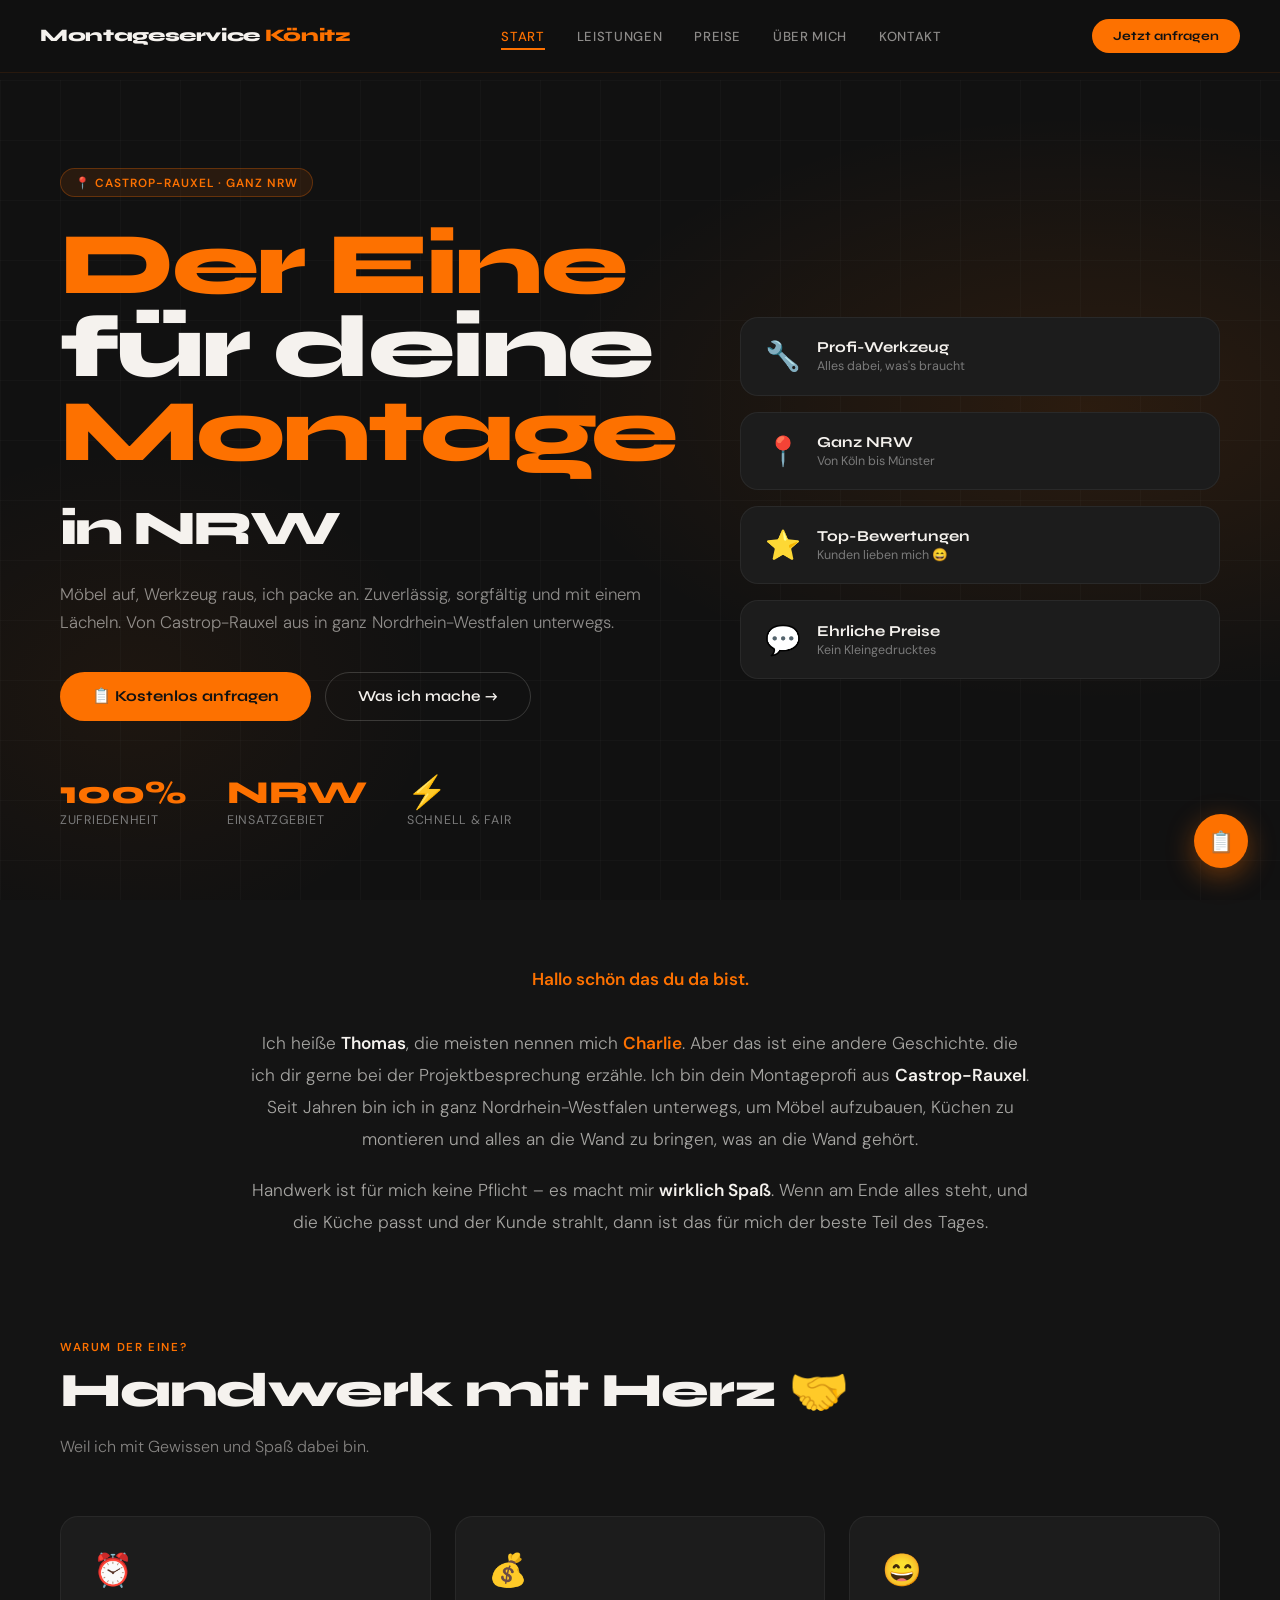
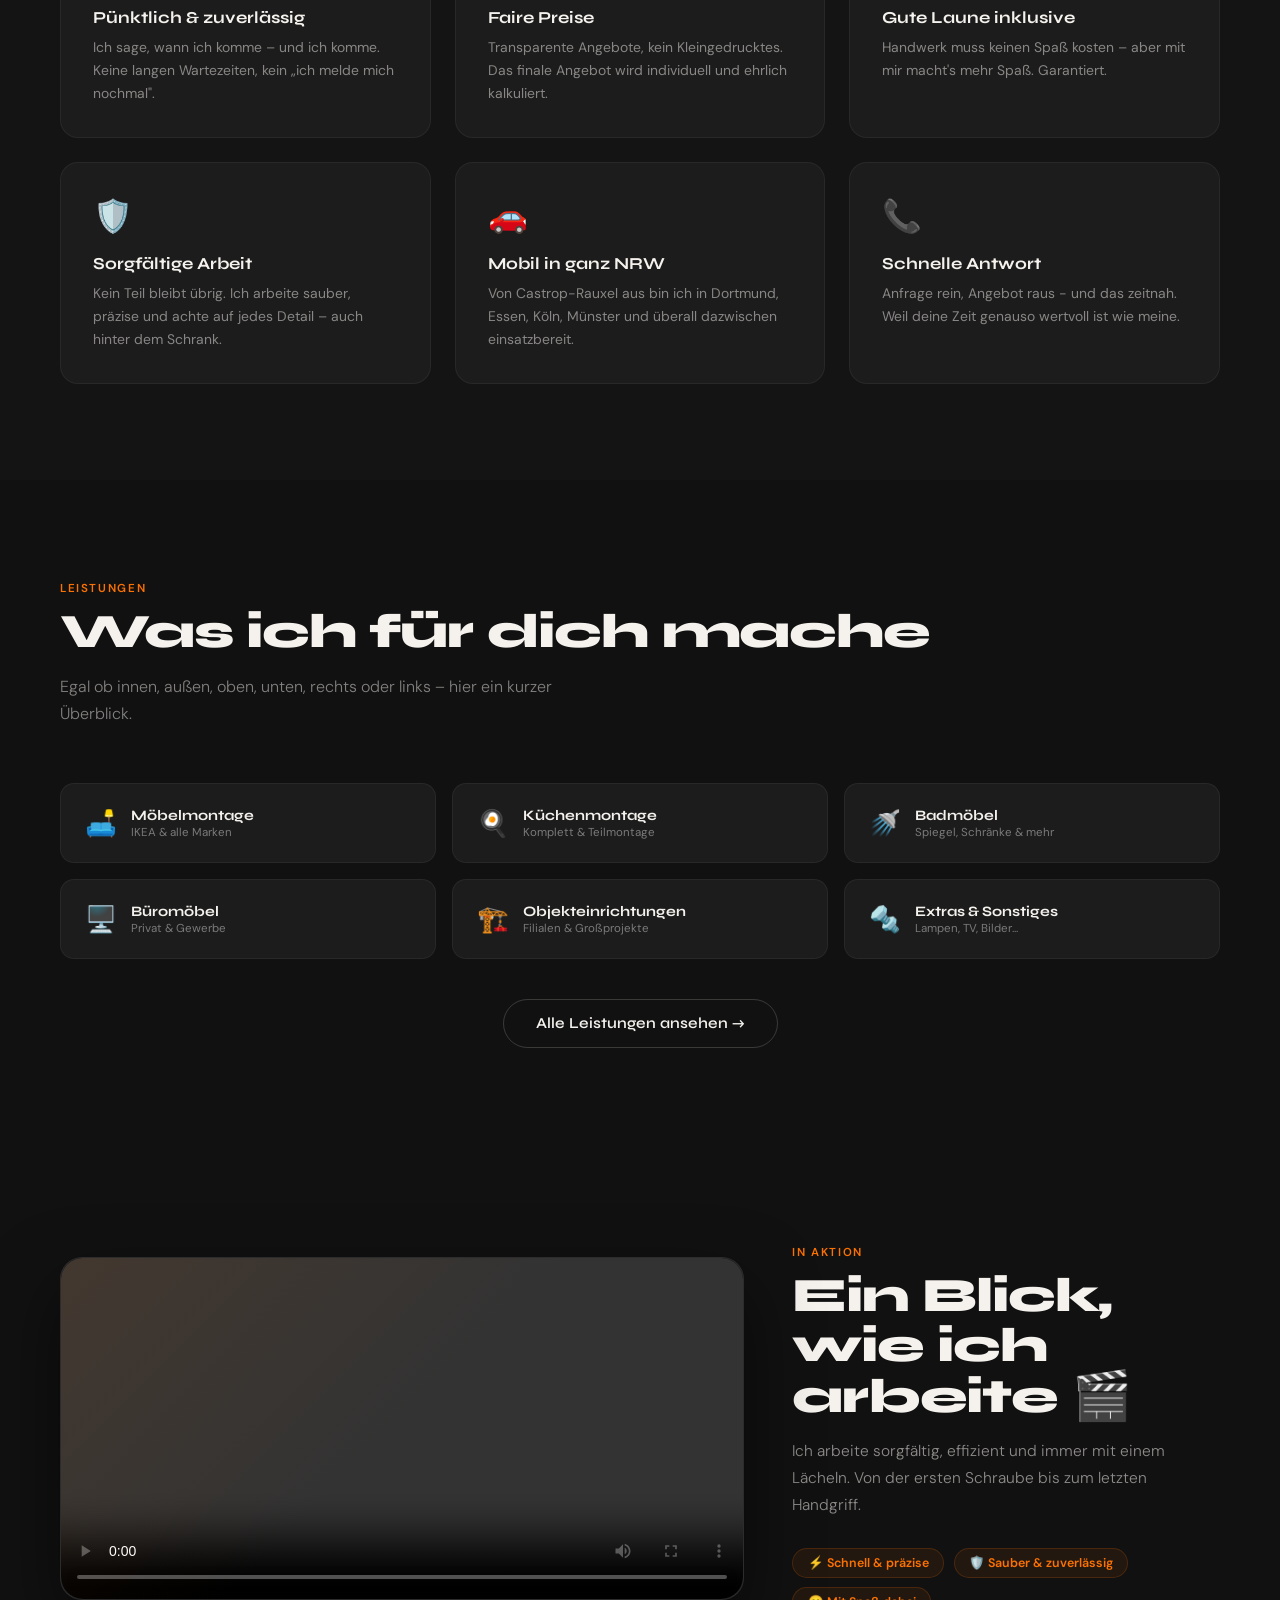
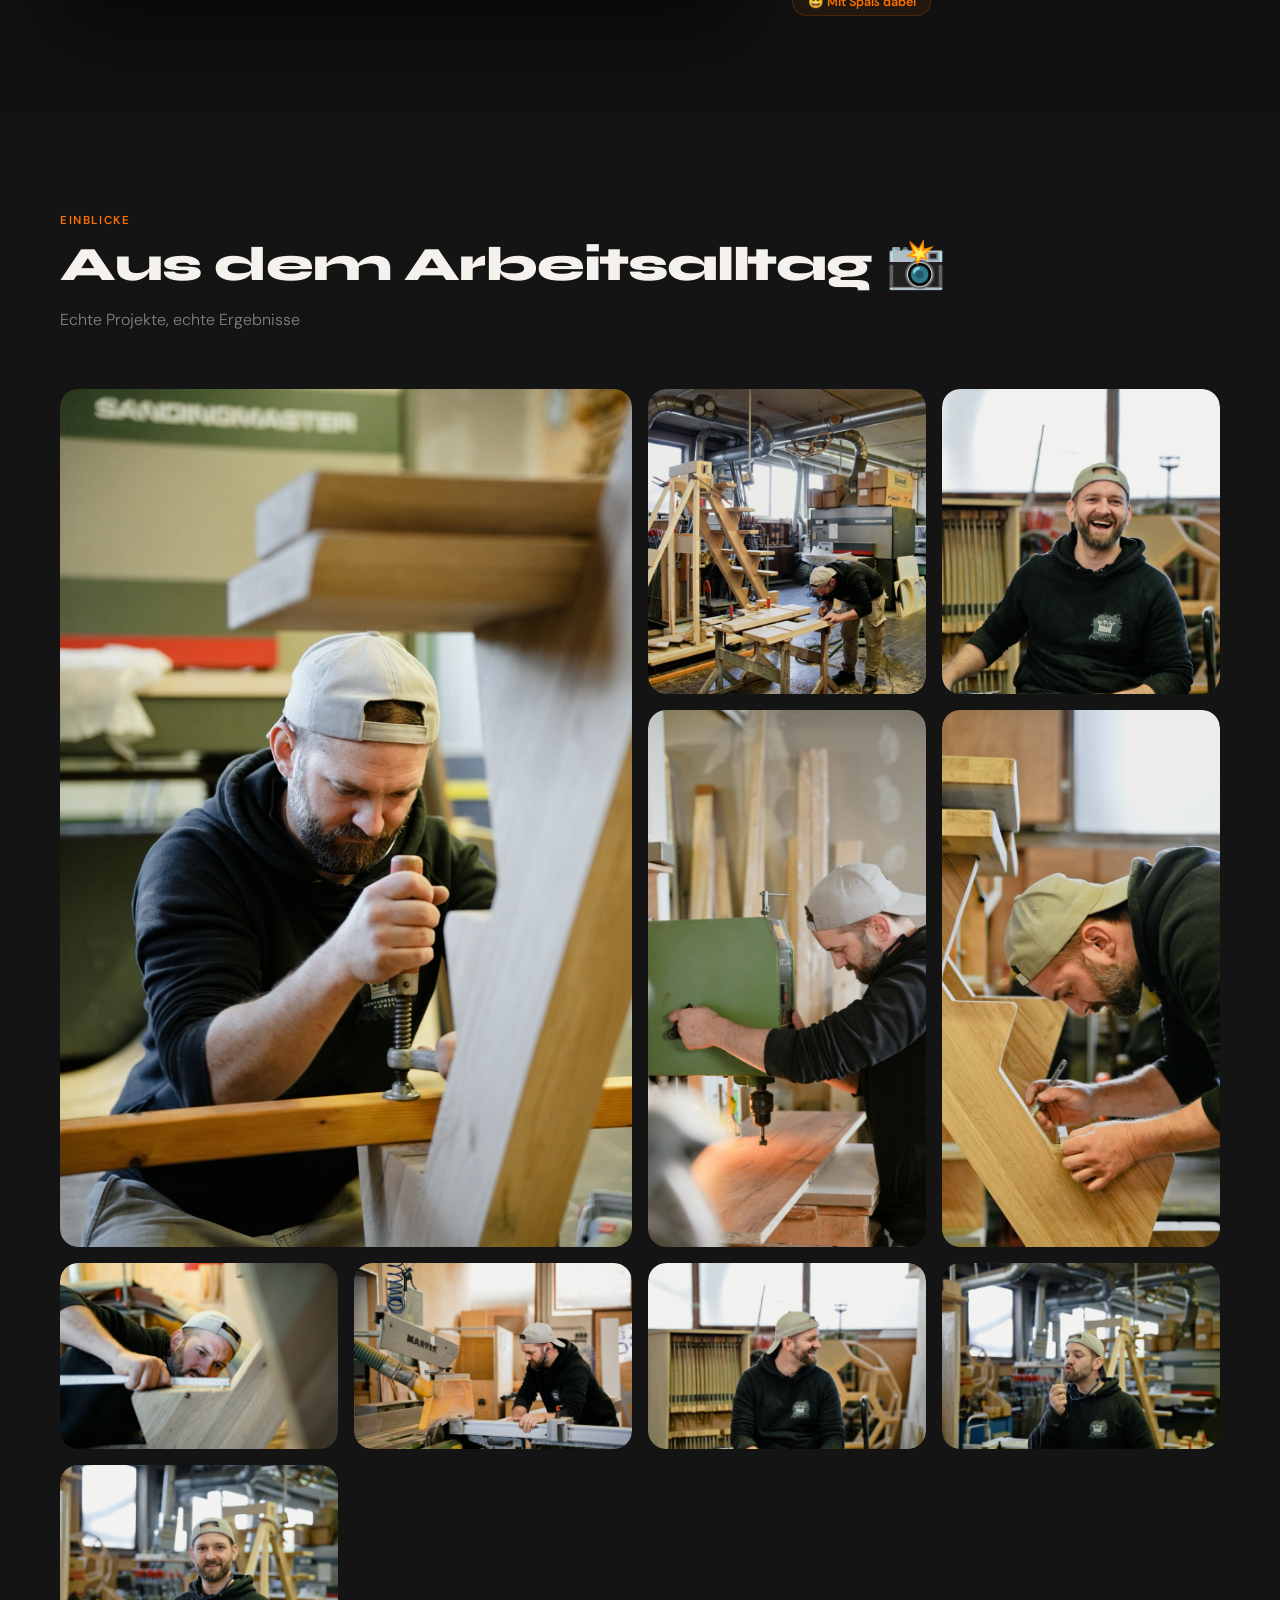
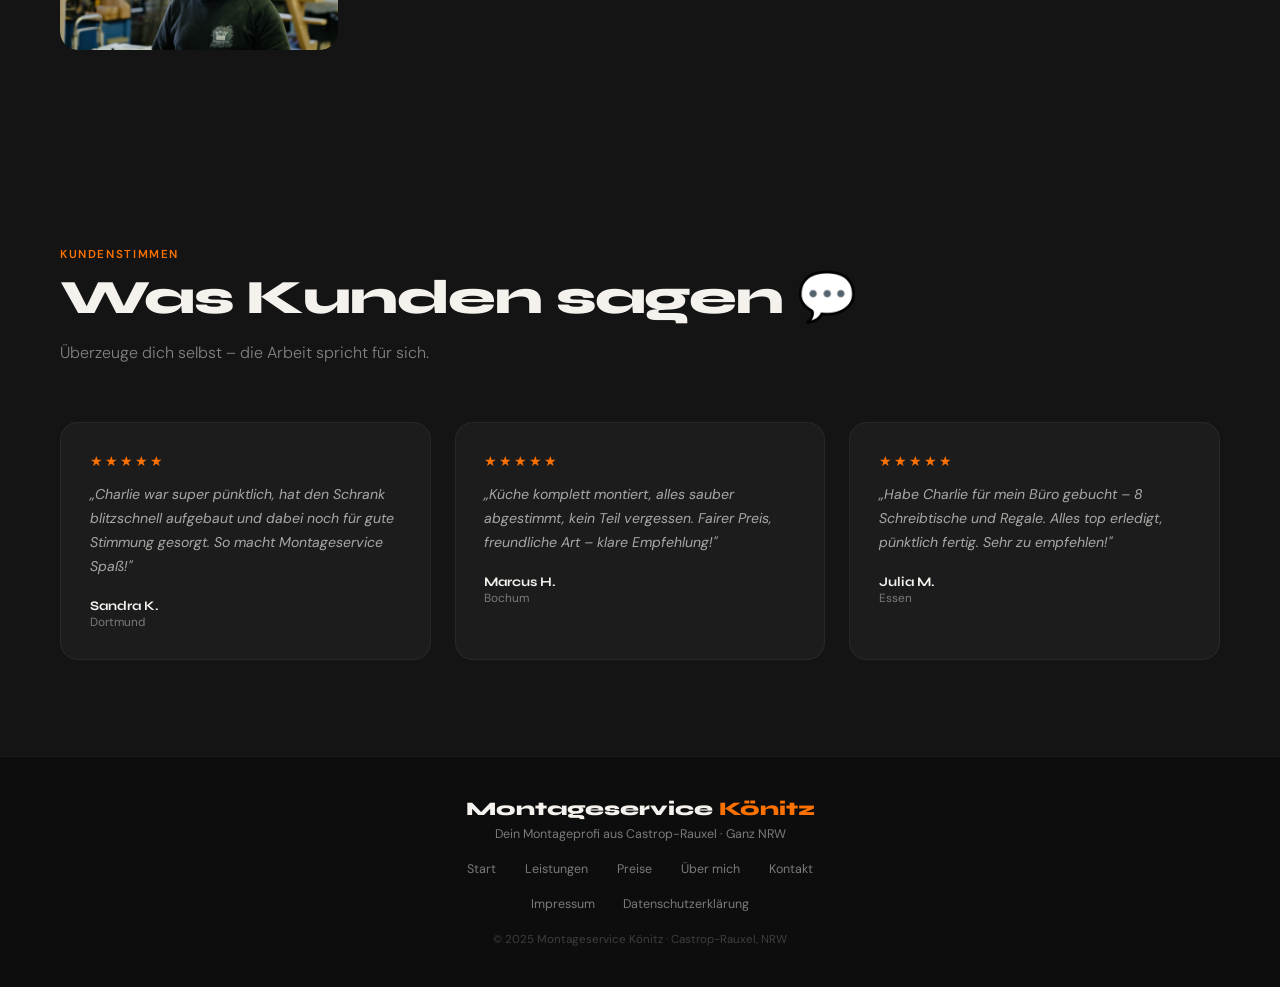
==== commit a8a0a3fd: "Video: KI-Hinweis für generierte Szene, breiteres Video-Layout Co-Authored-By: Claude Opus 5.5 <nore" ====
--- a/index.html
+++ b/index.html
@@ -201,7 +201,7 @@
 
     /* ─── VIDEO ─── */
     #video-section { background: var(--black); }
-    .video-layout { display: grid; grid-template-columns: 1fr 1fr; gap: 4rem; align-items: center; }
+    .video-layout { display: grid; grid-template-columns: 1.6fr 1fr; gap: 3rem; align-items: center; }
     .video-wrapper {
       position: relative; border-radius: 22px; overflow: hidden;
       border: 1px solid rgba(255,255,255,0.07);
@@ -214,6 +214,13 @@
       background: linear-gradient(135deg, rgba(253,113,0,0.08) 0%, transparent 50%);
       pointer-events: none; z-index: 1;
     }
+    .video-ki-hint {
+      position: absolute; right: 4%; bottom: max(16%, 54px); z-index: 2;
+      font-size: 0.62rem; letter-spacing: 0.04em; color: rgba(255,255,255,0.75);
+      text-shadow: 0 1px 3px rgba(0,0,0,0.9);
+      pointer-events: none; opacity: 0; transition: opacity 0.2s;
+    }
+    .video-ki-hint.show { opacity: 1; }
     .video-text p { font-size: 0.97rem; color: rgba(245,242,238,0.55); line-height: 1.75; font-weight: 300; margin-bottom: 1.8rem; }
     .video-chips { display: flex; flex-wrap: wrap; gap: 0.6rem; }
     .chip { background: rgba(253,113,0,0.08); border: 1px solid rgba(253,113,0,0.18); border-radius: 50px; padding: 0.35rem 0.9rem; font-size: 0.78rem; color: var(--accent); font-weight: 600; }
@@ -358,6 +365,7 @@
             <source src="videos/charlie video 1.mp4" type="video/mp4"/>
             Ihr Browser unterstützt kein Video.
           </video>
+          <span class="video-ki-hint" id="videoKiHint">Szene KI-generiert</span>
         </div>
         <div class="video-text reveal">
           <span class="section-tag">In Aktion</span>
@@ -490,6 +498,23 @@
 <a href="kontakt.html" class="fab" title="Anfragen">📋</a>
 <script src="main.js"></script>
 <script>
+// KI-Hinweis nur während der KI-generierten Szene einblenden
+(function () {
+  const v = document.querySelector('.video-wrapper video');
+  const hint = document.getElementById('videoKiHint');
+  const KI_START = 46.57, KI_END = 51.2;
+  let raf = 0;
+  function update() {
+    hint.classList.toggle('show', v.currentTime >= KI_START && v.currentTime < KI_END);
+  }
+  function loop() {
+    update();
+    raf = (!v.paused && !v.ended) ? requestAnimationFrame(loop) : 0;
+  }
+  v.addEventListener('play', () => { if (!raf) loop(); });
+  ['seeked', 'timeupdate'].forEach(e => v.addEventListener(e, update));
+})();
+
 const hPhotos = [
   'fotos/charlie-werkbank-messen.jpg',
   'fotos/charlie-werkstatt-treppe.jpg',
